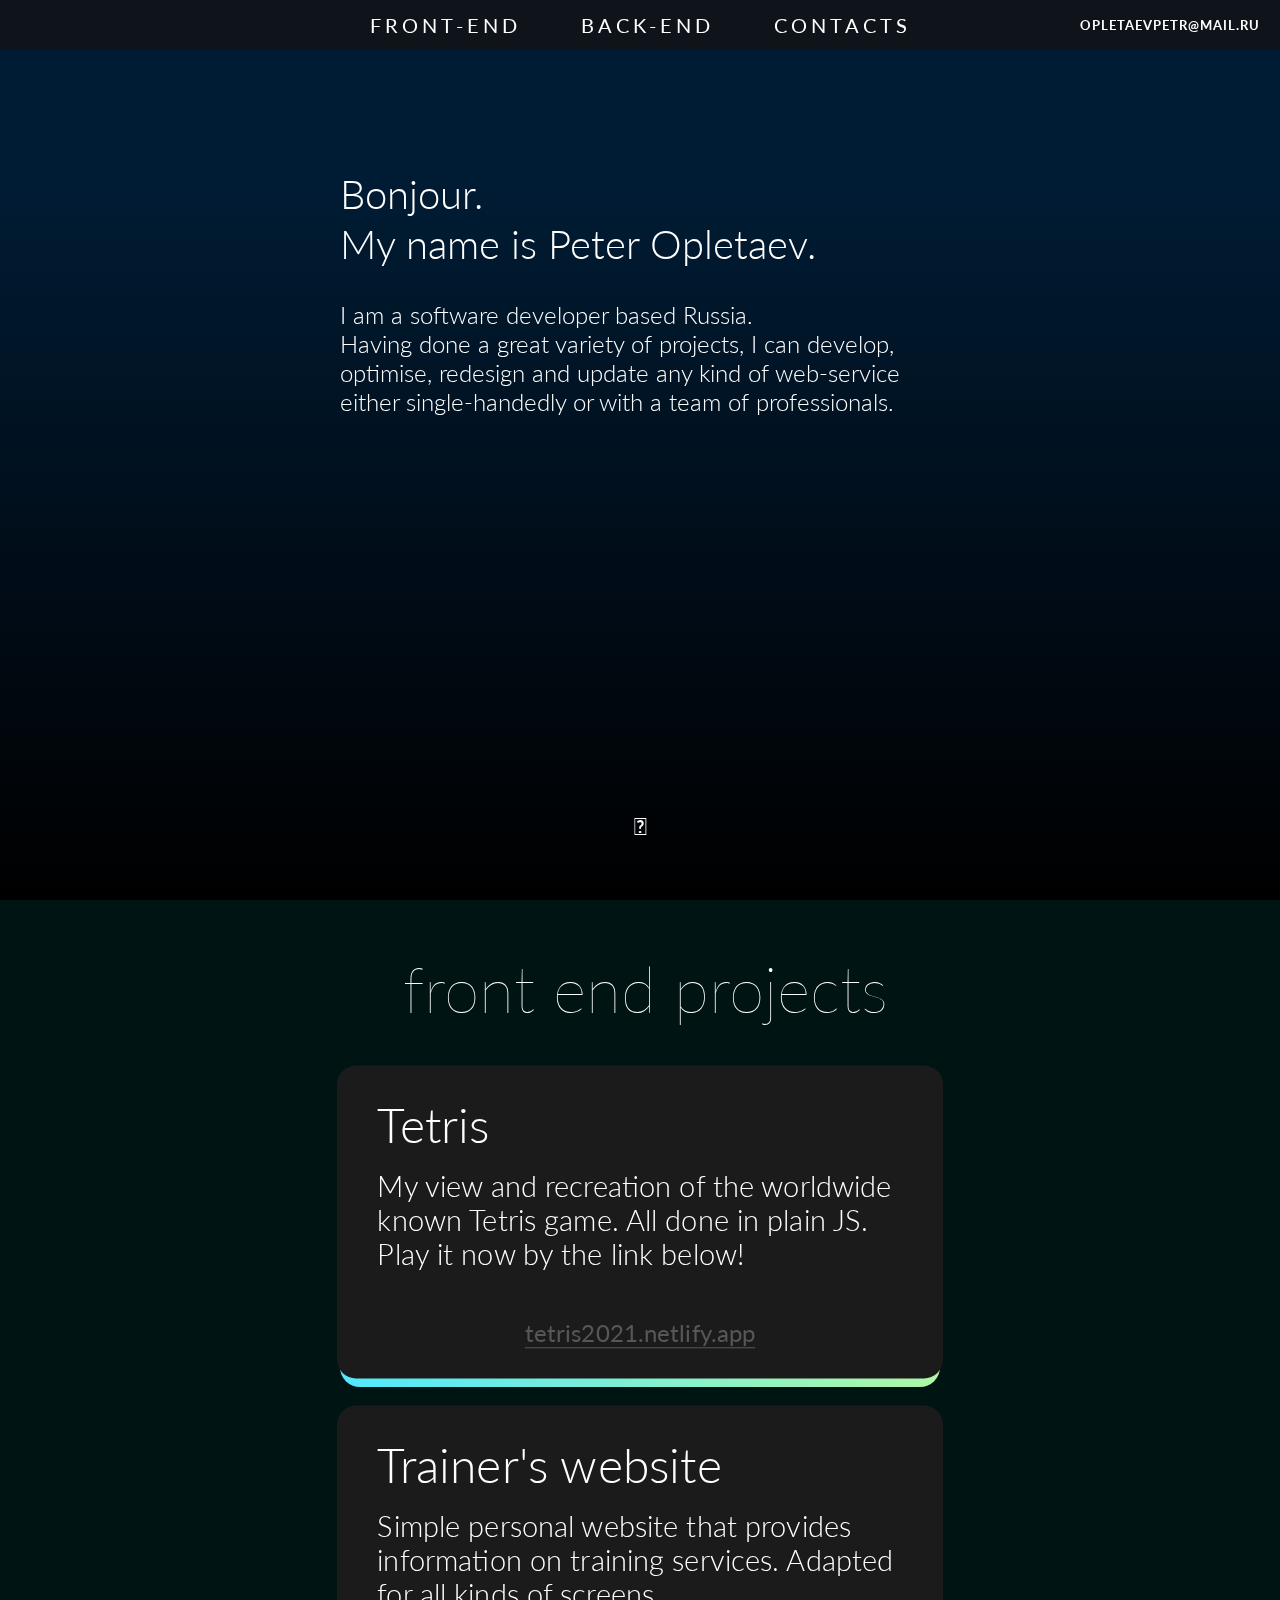
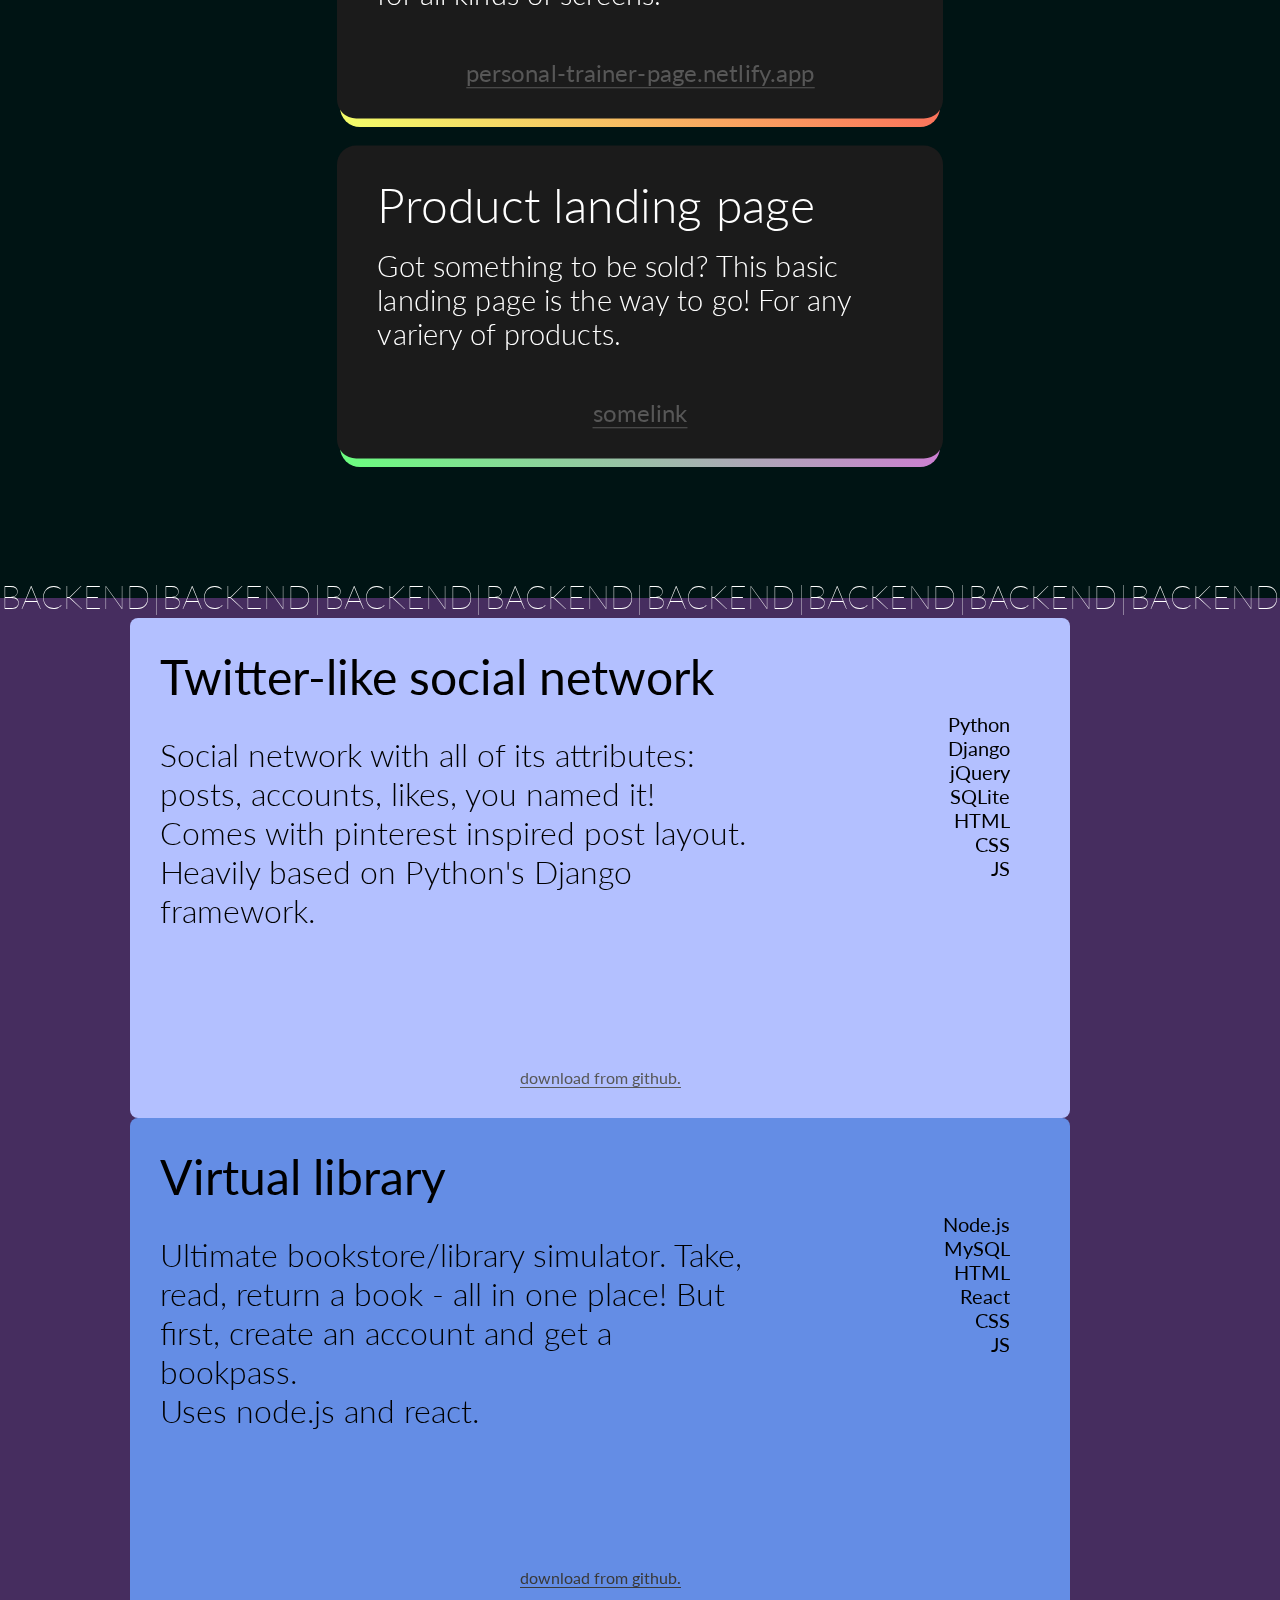
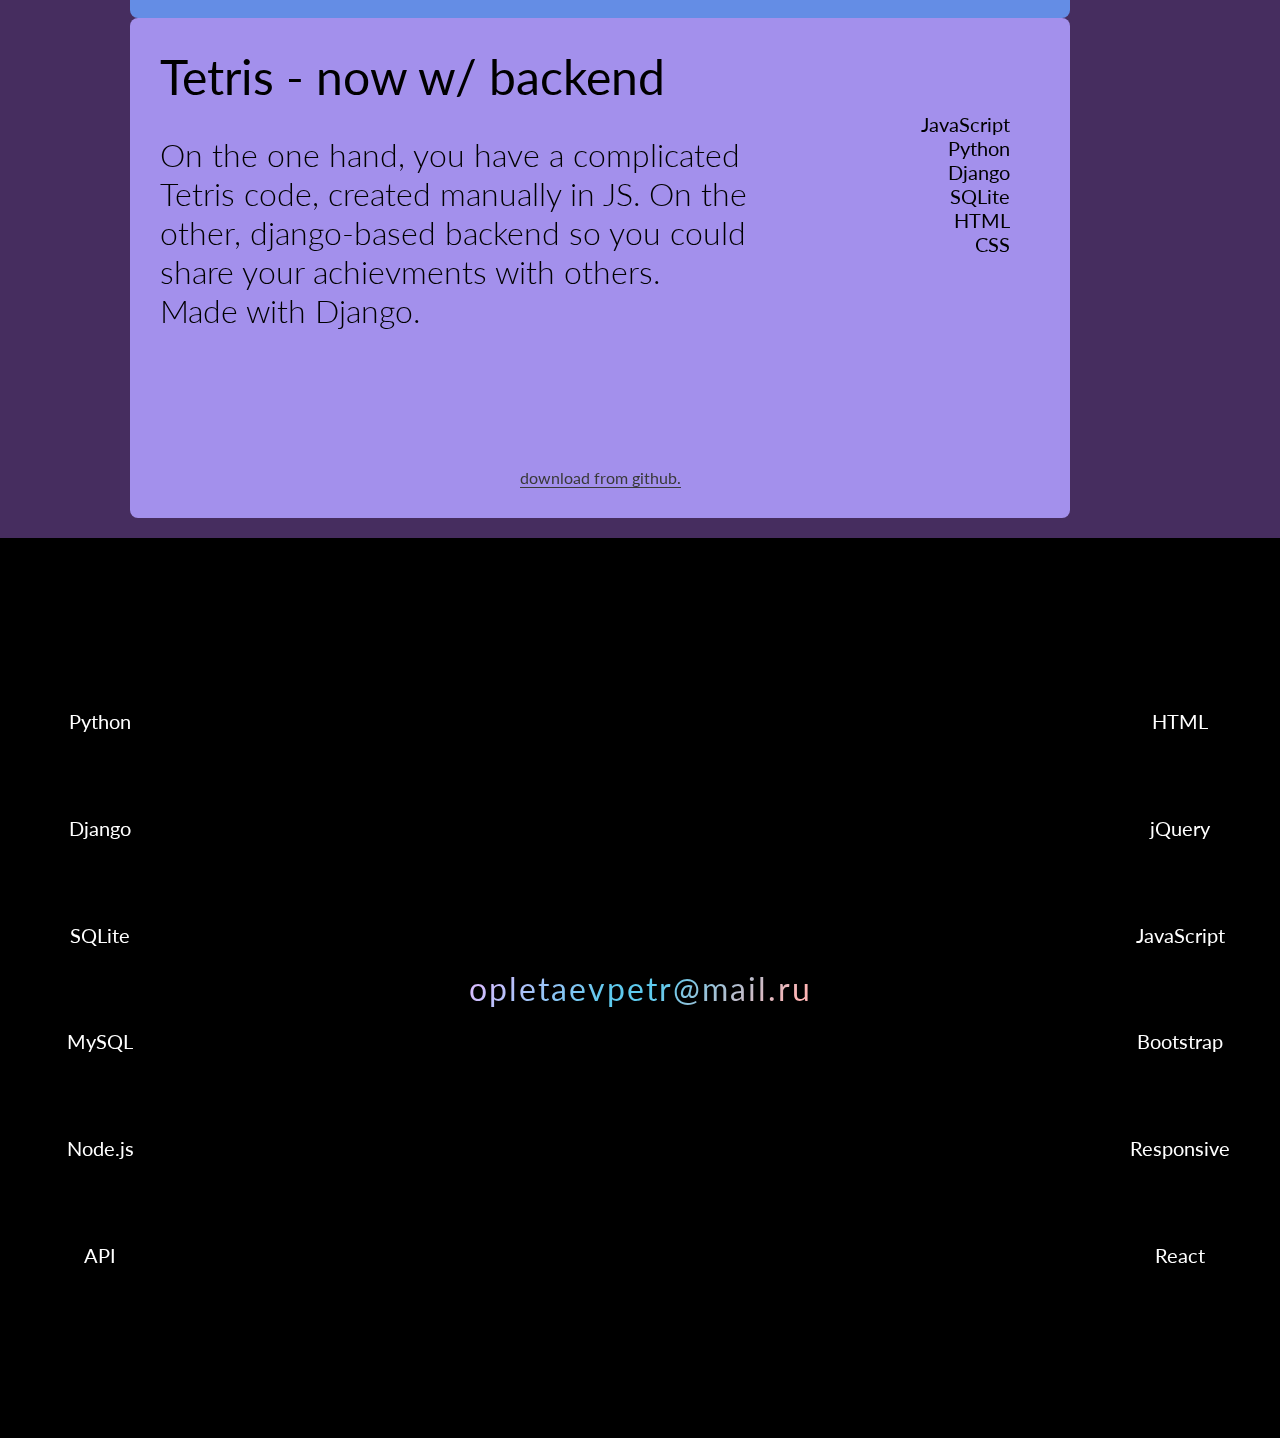
==== index.html @ 31122ae8 "many changes to the mobile version!" ====
<!DOCTYPE html>
<html lang="en" dir="ltr">
  <head>
    <meta charset="utf-8">
    <link rel="stylesheet" href="css/hamburgers.css">
    <link rel="stylesheet" href="css/style.css">
    <link rel="stylesheet" href="css/media.css">
    <link href="https://fonts.googleapis.com/css2?family=Roboto+Condensed:ital,wght@0,300;0,400;0,700;1,300;1,400;1,700&display=swap" rel="stylesheet">
    <link rel="stylesheet" href="https://stackpath.bootstrapcdn.com/font-awesome/4.7.0/css/font-awesome.min.css">
    <link rel="preconnect" href="https://fonts.googleapis.com">
    <link rel="preconnect" href="https://fonts.gstatic.com" crossorigin>
    <link href="https://fonts.googleapis.com/css2?family=Lato:wght@100;300;400&display=swap" rel="stylesheet">
    <title>Portfolio</title>
  </head>
  <body id="top">
    <header id="header">
        <ul class="nav-center">
          <li><a onclick="scrollSmoothTo('front-end')">Front-end</a></li>
          <li><a onclick="scrollSmoothTo('back-end')">Back-end</a></li>
          <li><a onclick="scrollSmoothTo('contacts')">Contacts</a></li>
        </ul>
        <div class="nav-right">
          <a target="_blank" class="header-mail-link" href="mailto:some-mail@mail.ru">opletaevpetr@mail.ru</a>
        </div>
    </header>
    <nav>
      <button style="display: block;" id="nav-button" class="hamburger hamburger--squeeze" type="button">
        <span class="hamburger-box">
          <span class="hamburger-inner"></span>
        </span>
      </button>
      <div class="ul-container hidden">
        <ul>
          <li><a onclick="scrollNavSmoothTo('home'); hamburgerClose()" class="nav-link nav-home">HOME</a></li>
          <li><a onclick="scrollNavSmoothTo('front-end'); hamburgerClose()" class="nav-link nav-home">FRONT-END</a></li>
          <li><a onclick="scrollNavSmoothTo('back-end'); hamburgerClose()" class="nav-link nav-home">BACK-END</a></li>
          <li><a onclick="scrollNavSmoothTo('contacts'); hamburgerClose()" class="nav-link nav-home">CONTACTS</a></li>
        </ul>
      </div>
    </nav>
    <div id="home" class="who">
        <h1 id="description"></h1>
        <h1>My name is Peter Opletaev.</h1>
        <p>I am a software developer based Russia. <br> Having done a great variety of projects, I can develop, optimise, redesign and update any kind of web-service either single-handedly or with a team of professionals.</p>
        <div class="skills">
          <div id="skill-html" class="skill floating">
            <i class="fab fa-html5"></i>
            <!-- <img src="img/html.svg" alt=""> -->
          </div>
          <div id="skill-css" class="skill floating">
            <i class="fab fa-css3-alt"></i>
          </div>
          <div id="skill-js" class="skill floating">
            <i class="fab fa-js-square"></i>
          </div>
          <div id="skill-python" class="skill floating">
            <i class="fab fa-python"></i>
          </div>
          <div id="skill-api" class="skill floating">
            <img src="img/api.svg" alt="">
          </div>
          <div id="skill-sql" class="skill floating">
            <img src="img/sql.svg" alt="">
          </div>
          <div id="skill-react" class="skill floating">
            <i class="fab fa-react"></i>
          </div>
        </div>
        <a onclick="scrollSmoothTo('front-end')"><i class="fas fa-chevron-down"></i></a>
    </div>
    <div id="front-end" class="front-end">
      <div class="projects">
        <h2>front <br> end <br> projects</h2>
        <div id="border-wrap-1" class="border-wrap">
          <div id="project-1" class="project">
            <div class="main">
              <h3>Tetris</h3>
              <p>My view and recreation of the worldwide known Tetris game. All done in plain JS. Play it now by the link below!</p>
            </div>
            <div class="project-link">
              <a target=”_blank” href="https://tetris2021.netlify.app">tetris2021.netlify.app</a>
            </div>
          </div>
        </div>
        <div id="border-wrap-2" class="border-wrap">
          <div id="project-2" class="project">
            <div class="main">
              <h3>Trainer's website</h3>
              <p>Simple personal website that provides information on training services. Adapted for all kinds of screens.</p>
            </div>
            <div class="project-link">
              <a target=”_blank” href="https://personal-trainer-page.netlify.app">personal-trainer-page.netlify.app</a>
            </div>
          </div>
        </div>
        <div id="border-wrap-3"class="border-wrap">
          <div id="project-3" class="project">
            <div class="main">
              <h3>Product landing page</h3>
              <p>Got something to be sold? This basic landing page is the way to go! For any variery of products.</p>
            </div>
            <div class="project-link">
              <a id="back-end" target=”_blank” href="#">somelink</a>
            </div>
          </div>
        </div>
      </div>
      <h3 class="back-end-h3"><span >backend</span><span>|</span> <span>backend</span><span>|</span> <span>backend</span><span>|</span><span>backend</span><span>|</span> <span>backend</span><span>|</span><span>backend</span><span>|</span><span>backend</span><span>|</span><span>backend</span></h3>
    </div>
    <div class="back-end">
        <div class="carousel js-flickity"
          data-flickity-options='{"wrapAround": false,"contain": true, "prevNextButtons": false,"pageDots": false}'>
          <div  id="cell-1" class="carousel-cell">
            <div class="cell-content">
              <div class="cell-left">
                <h3 class="caption">Twitter-like social network</h3>
                <p class="description">Social network with all of its attributes: posts, accounts, likes, you named it! Comes with pinterest inspired post layout. <br>Heavily based on Python's Django framework.</p>
              </div>
              <div class="cell-right">
                <ul class="skills">
                  <li>Python</li>
                  <li>Django</li>
                  <li>jQuery</li>
                  <li>SQLite</li>
                  <li>HTML</li>
                  <li>CSS</li>
                  <li>JS</li>
                </ul>
            </div>
            </div>
            <div class="project-link">
              <a href="#">download from github.</a>
            </div>
          </div>
          <div  id="cell-2" class="carousel-cell">
            <div class="cell-content">
              <div class="cell-left">
                <h3 class="caption">Virtual library</h3>
                <p class="description">Ultimate bookstore/library simulator. Take, read, return a book - all in one place! But first, create an account and get a bookpass. <br> Uses node.js and react.</p>
              </div>
              <div class="cell-right">
                <ul class="skills">
                  <li>Node.js</li>
                  <li>MySQL</li>
                  <li>HTML</li>
                  <li>React</li>
                  <li>CSS</li>
                  <li>JS</li>
                </ul>
            </div>
            </div>
            <div class="project-link">
              <a href="#">download from github.</a>
            </div>
          </div>
          <div  id="cell-3" class="carousel-cell">
            <div class="cell-content">
              <div class="cell-left">
                <h3 class="caption">Tetris - now w/ backend</h3>
                <p class="description">On the one hand, you have a complicated Tetris code, created manually in JS. On the other, django-based backend so you could share your achievments with others. <br>Made with Django.</p>
              </div>
              <div class="cell-right">
                <ul class="skills">
                  <li>JavaScript</li>
                  <li>Python</li>
                  <li>Django</li>
                  <li>SQLite</li>
                  <li>HTML</li>
                  <li>CSS</li>
                </ul>
            </div>
            </div>
            <div class="project-link">
              <a href="#">download from github.</a>
            </div>
          </div>
          <div  id="cell-4" class="carousel-cell"></div>
          <!-- <div  id="cell-5" class="carousel-cell"></div> -->
        </div>
    </div>
    <div class="circle-animation"></div>
    <div id="contacts" class="about">
      <div class="">
        <div class="about-inner">
          <div class="about-left">
            <ul class="">
              <li>Python</li>
              <li>Django</li>
              <li>SQLite</li>
              <li>MySQL</li>
              <li>Node.js</li>
              <li>API</li>
            </ul>
          </div>
          <div class="about-middle">
            <a href="mailto:opletaevpetr@mail.ru" id="mail-link">opletaevpetr@mail.ru</a>
          </div>
          <div class="about-right">
            <ul class="">
              <li>HTML</li>
              <li>jQuery</li>
              <li>JavaScript</li>
              <li>Bootstrap</li>
              <li>Responsive</li>
              <li>React</li>
            </ul>
          </div>
        </div>
      </div>
    </div>
    <footer>
      <a onclick="scrollSmoothTo('top')" class="btn-circle">
        <div id="btn-circle"><i class="fas fa-arrow-up"></i></div>
        <!-- <span class="sign-letter">Petosbratok</span> -->
      </a>
    </footer>
  </body>
  <script></script>
  <script src="https://ajax.googleapis.com/ajax/libs/jquery/2.1.1/jquery.min.js"></script>
  <script src="js/main-script.js"></script>
  <script src="https://unpkg.com/flickity@2/dist/flickity.pkgd.min.js"></script>
  <script src="https://kit.fontawesome.com/97be8968f0.js" crossorigin="anonymous"></script>
  <script src="https://ajax.googleapis.com/ajax/libs/jquery/3.5.1/jquery.min.js"></script>
</html>
---- css/hamburgers.css ----
/*!
 * Hamburgers
 * @description Tasty CSS-animated hamburgers
 * @author Jonathan Suh @jonsuh
 * @site https://jonsuh.com/hamburgers
 * @link https://github.com/jonsuh/hamburgers
 */
.hamburger {
  padding: 15px 15px;
  display: inline-block;
  cursor: pointer;
  transition-property: opacity, filter;
  transition-duration: 0.15s;
  transition-timing-function: linear;
  font: inherit;
  color: inherit;
  text-transform: none;
  background-color: transparent;
  border: 0;
  margin: 0;
  overflow: visible; }
  .hamburger:hover {
    opacity: 1; }
  .hamburger.is-active:hover {
    opacity: 1; }
  .hamburger.is-active .hamburger-inner,
  .hamburger.is-active .hamburger-inner::before,
  .hamburger.is-active .hamburger-inner::after {
    background-color: white; }

.hamburger-box {
  width: 40px;
  height: 24px;
  display: inline-block;
  position: relative; }

.hamburger-inner {
  display: block;
  top: 50%;
  margin-top: -2px; }
  .hamburger-inner, .hamburger-inner::before, .hamburger-inner::after {
    width: 40px;
    height: 4px;
    background-color: white;
    border-radius: 4px;
    position: absolute;
    transition-property: transform;
    transition-duration: 0.15s;
    transition-timing-function: ease; }
  .hamburger-inner::before, .hamburger-inner::after {
    content: "";
    display: block; }
  .hamburger-inner::before {
    top: -10px; }
  .hamburger-inner::after {
    bottom: -10px; }

/*
   * 3DX
   */
.hamburger--3dx .hamburger-box {
  perspective: 80px; }

.hamburger--3dx .hamburger-inner {
  transition: transform 0.15s cubic-bezier(0.645, 0.045, 0.355, 1), background-color 0s 0.1s cubic-bezier(0.645, 0.045, 0.355, 1); }
  .hamburger--3dx .hamburger-inner::before, .hamburger--3dx .hamburger-inner::after {
    transition: transform 0s 0.1s cubic-bezier(0.645, 0.045, 0.355, 1); }

.hamburger--3dx.is-active .hamburger-inner {
  background-color: transparent !important;
  transform: rotateY(180deg); }
  .hamburger--3dx.is-active .hamburger-inner::before {
    transform: translate3d(0, 10px, 0) rotate(45deg); }
  .hamburger--3dx.is-active .hamburger-inner::after {
    transform: translate3d(0, -10px, 0) rotate(-45deg); }

/*
   * 3DX Reverse
   */
.hamburger--3dx-r .hamburger-box {
  perspective: 80px; }

.hamburger--3dx-r .hamburger-inner {
  transition: transform 0.15s cubic-bezier(0.645, 0.045, 0.355, 1), background-color 0s 0.1s cubic-bezier(0.645, 0.045, 0.355, 1); }
  .hamburger--3dx-r .hamburger-inner::before, .hamburger--3dx-r .hamburger-inner::after {
    transition: transform 0s 0.1s cubic-bezier(0.645, 0.045, 0.355, 1); }

.hamburger--3dx-r.is-active .hamburger-inner {
  background-color: transparent !important;
  transform: rotateY(-180deg); }
  .hamburger--3dx-r.is-active .hamburger-inner::before {
    transform: translate3d(0, 10px, 0) rotate(45deg); }
  .hamburger--3dx-r.is-active .hamburger-inner::after {
    transform: translate3d(0, -10px, 0) rotate(-45deg); }

/*
   * 3DY
   */
.hamburger--3dy .hamburger-box {
  perspective: 80px; }

.hamburger--3dy .hamburger-inner {
  transition: transform 0.15s cubic-bezier(0.645, 0.045, 0.355, 1), background-color 0s 0.1s cubic-bezier(0.645, 0.045, 0.355, 1); }
  .hamburger--3dy .hamburger-inner::before, .hamburger--3dy .hamburger-inner::after {
    transition: transform 0s 0.1s cubic-bezier(0.645, 0.045, 0.355, 1); }

.hamburger--3dy.is-active .hamburger-inner {
  background-color: transparent !important;
  transform: rotateX(-180deg); }
  .hamburger--3dy.is-active .hamburger-inner::before {
    transform: translate3d(0, 10px, 0) rotate(45deg); }
  .hamburger--3dy.is-active .hamburger-inner::after {
    transform: translate3d(0, -10px, 0) rotate(-45deg); }

/*
   * 3DY Reverse
   */
.hamburger--3dy-r .hamburger-box {
  perspective: 80px; }

.hamburger--3dy-r .hamburger-inner {
  transition: transform 0.15s cubic-bezier(0.645, 0.045, 0.355, 1), background-color 0s 0.1s cubic-bezier(0.645, 0.045, 0.355, 1); }
  .hamburger--3dy-r .hamburger-inner::before, .hamburger--3dy-r .hamburger-inner::after {
    transition: transform 0s 0.1s cubic-bezier(0.645, 0.045, 0.355, 1); }

.hamburger--3dy-r.is-active .hamburger-inner {
  background-color: transparent !important;
  transform: rotateX(180deg); }
  .hamburger--3dy-r.is-active .hamburger-inner::before {
    transform: translate3d(0, 10px, 0) rotate(45deg); }
  .hamburger--3dy-r.is-active .hamburger-inner::after {
    transform: translate3d(0, -10px, 0) rotate(-45deg); }

/*
   * 3DXY
   */
.hamburger--3dxy .hamburger-box {
  perspective: 80px; }

.hamburger--3dxy .hamburger-inner {
  transition: transform 0.15s cubic-bezier(0.645, 0.045, 0.355, 1), background-color 0s 0.1s cubic-bezier(0.645, 0.045, 0.355, 1); }
  .hamburger--3dxy .hamburger-inner::before, .hamburger--3dxy .hamburger-inner::after {
    transition: transform 0s 0.1s cubic-bezier(0.645, 0.045, 0.355, 1); }

.hamburger--3dxy.is-active .hamburger-inner {
  background-color: transparent !important;
  transform: rotateX(180deg) rotateY(180deg); }
  .hamburger--3dxy.is-active .hamburger-inner::before {
    transform: translate3d(0, 10px, 0) rotate(45deg); }
  .hamburger--3dxy.is-active .hamburger-inner::after {
    transform: translate3d(0, -10px, 0) rotate(-45deg); }

/*
   * 3DXY Reverse
   */
.hamburger--3dxy-r .hamburger-box {
  perspective: 80px; }

.hamburger--3dxy-r .hamburger-inner {
  transition: transform 0.15s cubic-bezier(0.645, 0.045, 0.355, 1), background-color 0s 0.1s cubic-bezier(0.645, 0.045, 0.355, 1); }
  .hamburger--3dxy-r .hamburger-inner::before, .hamburger--3dxy-r .hamburger-inner::after {
    transition: transform 0s 0.1s cubic-bezier(0.645, 0.045, 0.355, 1); }

.hamburger--3dxy-r.is-active .hamburger-inner {
  background-color: transparent !important;
  transform: rotateX(180deg) rotateY(180deg) rotateZ(-180deg); }
  .hamburger--3dxy-r.is-active .hamburger-inner::before {
    transform: translate3d(0, 10px, 0) rotate(45deg); }
  .hamburger--3dxy-r.is-active .hamburger-inner::after {
    transform: translate3d(0, -10px, 0) rotate(-45deg); }

/*
   * Arrow
   */
.hamburger--arrow.is-active .hamburger-inner::before {
  transform: translate3d(-8px, 0, 0) rotate(-45deg) scale(0.7, 1); }

.hamburger--arrow.is-active .hamburger-inner::after {
  transform: translate3d(-8px, 0, 0) rotate(45deg) scale(0.7, 1); }

/*
   * Arrow Right
   */
.hamburger--arrow-r.is-active .hamburger-inner::before {
  transform: translate3d(8px, 0, 0) rotate(45deg) scale(0.7, 1); }

.hamburger--arrow-r.is-active .hamburger-inner::after {
  transform: translate3d(8px, 0, 0) rotate(-45deg) scale(0.7, 1); }

/*
   * Arrow Alt
   */
.hamburger--arrowalt .hamburger-inner::before {
  transition: top 0.1s 0.1s ease, transform 0.1s cubic-bezier(0.165, 0.84, 0.44, 1); }

.hamburger--arrowalt .hamburger-inner::after {
  transition: bottom 0.1s 0.1s ease, transform 0.1s cubic-bezier(0.165, 0.84, 0.44, 1); }

.hamburger--arrowalt.is-active .hamburger-inner::before {
  top: 0;
  transform: translate3d(-8px, -10px, 0) rotate(-45deg) scale(0.7, 1);
  transition: top 0.1s ease, transform 0.1s 0.1s cubic-bezier(0.895, 0.03, 0.685, 0.22); }

.hamburger--arrowalt.is-active .hamburger-inner::after {
  bottom: 0;
  transform: translate3d(-8px, 10px, 0) rotate(45deg) scale(0.7, 1);
  transition: bottom 0.1s ease, transform 0.1s 0.1s cubic-bezier(0.895, 0.03, 0.685, 0.22); }

/*
   * Arrow Alt Right
   */
.hamburger--arrowalt-r .hamburger-inner::before {
  transition: top 0.1s 0.1s ease, transform 0.1s cubic-bezier(0.165, 0.84, 0.44, 1); }

.hamburger--arrowalt-r .hamburger-inner::after {
  transition: bottom 0.1s 0.1s ease, transform 0.1s cubic-bezier(0.165, 0.84, 0.44, 1); }

.hamburger--arrowalt-r.is-active .hamburger-inner::before {
  top: 0;
  transform: translate3d(8px, -10px, 0) rotate(45deg) scale(0.7, 1);
  transition: top 0.1s ease, transform 0.1s 0.1s cubic-bezier(0.895, 0.03, 0.685, 0.22); }

.hamburger--arrowalt-r.is-active .hamburger-inner::after {
  bottom: 0;
  transform: translate3d(8px, 10px, 0) rotate(-45deg) scale(0.7, 1);
  transition: bottom 0.1s ease, transform 0.1s 0.1s cubic-bezier(0.895, 0.03, 0.685, 0.22); }

/*
   * Arrow Turn
   */
.hamburger--arrowturn.is-active .hamburger-inner {
  transform: rotate(-180deg); }
  .hamburger--arrowturn.is-active .hamburger-inner::before {
    transform: translate3d(8px, 0, 0) rotate(45deg) scale(0.7, 1); }
  .hamburger--arrowturn.is-active .hamburger-inner::after {
    transform: translate3d(8px, 0, 0) rotate(-45deg) scale(0.7, 1); }

/*
   * Arrow Turn Right
   */
.hamburger--arrowturn-r.is-active .hamburger-inner {
  transform: rotate(-180deg); }
  .hamburger--arrowturn-r.is-active .hamburger-inner::before {
    transform: translate3d(-8px, 0, 0) rotate(-45deg) scale(0.7, 1); }
  .hamburger--arrowturn-r.is-active .hamburger-inner::after {
    transform: translate3d(-8px, 0, 0) rotate(45deg) scale(0.7, 1); }

/*
   * Boring
   */
.hamburger--boring .hamburger-inner, .hamburger--boring .hamburger-inner::before, .hamburger--boring .hamburger-inner::after {
  transition-property: none; }

.hamburger--boring.is-active .hamburger-inner {
  transform: rotate(45deg); }
  .hamburger--boring.is-active .hamburger-inner::before {
    top: 0;
    opacity: 0; }
  .hamburger--boring.is-active .hamburger-inner::after {
    bottom: 0;
    transform: rotate(-90deg); }

/*
   * Collapse
   */
.hamburger--collapse .hamburger-inner {
  top: auto;
  bottom: 0;
  transition-duration: 0.13s;
  transition-delay: 0.13s;
  transition-timing-function: cubic-bezier(0.55, 0.055, 0.675, 0.19); }
  .hamburger--collapse .hamburger-inner::after {
    top: -20px;
    transition: top 0.2s 0.2s cubic-bezier(0.33333, 0.66667, 0.66667, 1), opacity 0.1s linear; }
  .hamburger--collapse .hamburger-inner::before {
    transition: top 0.12s 0.2s cubic-bezier(0.33333, 0.66667, 0.66667, 1), transform 0.13s cubic-bezier(0.55, 0.055, 0.675, 0.19); }

.hamburger--collapse.is-active .hamburger-inner {
  transform: translate3d(0, -10px, 0) rotate(-45deg);
  transition-delay: 0.22s;
  transition-timing-function: cubic-bezier(0.215, 0.61, 0.355, 1); }
  .hamburger--collapse.is-active .hamburger-inner::after {
    top: 0;
    opacity: 0;
    transition: top 0.2s cubic-bezier(0.33333, 0, 0.66667, 0.33333), opacity 0.1s 0.22s linear; }
  .hamburger--collapse.is-active .hamburger-inner::before {
    top: 0;
    transform: rotate(-90deg);
    transition: top 0.1s 0.16s cubic-bezier(0.33333, 0, 0.66667, 0.33333), transform 0.13s 0.25s cubic-bezier(0.215, 0.61, 0.355, 1); }

/*
   * Collapse Reverse
   */
.hamburger--collapse-r .hamburger-inner {
  top: auto;
  bottom: 0;
  transition-duration: 0.13s;
  transition-delay: 0.13s;
  transition-timing-function: cubic-bezier(0.55, 0.055, 0.675, 0.19); }
  .hamburger--collapse-r .hamburger-inner::after {
    top: -20px;
    transition: top 0.2s 0.2s cubic-bezier(0.33333, 0.66667, 0.66667, 1), opacity 0.1s linear; }
  .hamburger--collapse-r .hamburger-inner::before {
    transition: top 0.12s 0.2s cubic-bezier(0.33333, 0.66667, 0.66667, 1), transform 0.13s cubic-bezier(0.55, 0.055, 0.675, 0.19); }

.hamburger--collapse-r.is-active .hamburger-inner {
  transform: translate3d(0, -10px, 0) rotate(45deg);
  transition-delay: 0.22s;
  transition-timing-function: cubic-bezier(0.215, 0.61, 0.355, 1); }
  .hamburger--collapse-r.is-active .hamburger-inner::after {
    top: 0;
    opacity: 0;
    transition: top 0.2s cubic-bezier(0.33333, 0, 0.66667, 0.33333), opacity 0.1s 0.22s linear; }
  .hamburger--collapse-r.is-active .hamburger-inner::before {
    top: 0;
    transform: rotate(90deg);
    transition: top 0.1s 0.16s cubic-bezier(0.33333, 0, 0.66667, 0.33333), transform 0.13s 0.25s cubic-bezier(0.215, 0.61, 0.355, 1); }

/*
   * Elastic
   */
.hamburger--elastic .hamburger-inner {
  top: 2px;
  transition-duration: 0.275s;
  transition-timing-function: cubic-bezier(0.68, -0.55, 0.265, 1.55); }
  .hamburger--elastic .hamburger-inner::before {
    top: 10px;
    transition: opacity 0.125s 0.275s ease; }
  .hamburger--elastic .hamburger-inner::after {
    top: 20px;
    transition: transform 0.275s cubic-bezier(0.68, -0.55, 0.265, 1.55); }

.hamburger--elastic.is-active .hamburger-inner {
  transform: translate3d(0, 10px, 0) rotate(135deg);
  transition-delay: 0.075s; }
  .hamburger--elastic.is-active .hamburger-inner::before {
    transition-delay: 0s;
    opacity: 0; }
  .hamburger--elastic.is-active .hamburger-inner::after {
    transform: translate3d(0, -20px, 0) rotate(-270deg);
    transition-delay: 0.075s; }

/*
   * Elastic Reverse
   */
.hamburger--elastic-r .hamburger-inner {
  top: 2px;
  transition-duration: 0.275s;
  transition-timing-function: cubic-bezier(0.68, -0.55, 0.265, 1.55); }
  .hamburger--elastic-r .hamburger-inner::before {
    top: 10px;
    transition: opacity 0.125s 0.275s ease; }
  .hamburger--elastic-r .hamburger-inner::after {
    top: 20px;
    transition: transform 0.275s cubic-bezier(0.68, -0.55, 0.265, 1.55); }

.hamburger--elastic-r.is-active .hamburger-inner {
  transform: translate3d(0, 10px, 0) rotate(-135deg);
  transition-delay: 0.075s; }
  .hamburger--elastic-r.is-active .hamburger-inner::before {
    transition-delay: 0s;
    opacity: 0; }
  .hamburger--elastic-r.is-active .hamburger-inner::after {
    transform: translate3d(0, -20px, 0) rotate(270deg);
    transition-delay: 0.075s; }

/*
   * Emphatic
   */
.hamburger--emphatic {
  overflow: hidden; }
  .hamburger--emphatic .hamburger-inner {
    transition: background-color 0.125s 0.175s ease-in; }
    .hamburger--emphatic .hamburger-inner::before {
      left: 0;
      transition: transform 0.125s cubic-bezier(0.6, 0.04, 0.98, 0.335), top 0.05s 0.125s linear, left 0.125s 0.175s ease-in; }
    .hamburger--emphatic .hamburger-inner::after {
      top: 10px;
      right: 0;
      transition: transform 0.125s cubic-bezier(0.6, 0.04, 0.98, 0.335), top 0.05s 0.125s linear, right 0.125s 0.175s ease-in; }
  .hamburger--emphatic.is-active .hamburger-inner {
    transition-delay: 0s;
    transition-timing-function: ease-out;
    background-color: transparent !important; }
    .hamburger--emphatic.is-active .hamburger-inner::before {
      left: -80px;
      top: -80px;
      transform: translate3d(80px, 80px, 0) rotate(45deg);
      transition: left 0.125s ease-out, top 0.05s 0.125s linear, transform 0.125s 0.175s cubic-bezier(0.075, 0.82, 0.165, 1); }
    .hamburger--emphatic.is-active .hamburger-inner::after {
      right: -80px;
      top: -80px;
      transform: translate3d(-80px, 80px, 0) rotate(-45deg);
      transition: right 0.125s ease-out, top 0.05s 0.125s linear, transform 0.125s 0.175s cubic-bezier(0.075, 0.82, 0.165, 1); }

/*
   * Emphatic Reverse
   */
.hamburger--emphatic-r {
  overflow: hidden; }
  .hamburger--emphatic-r .hamburger-inner {
    transition: background-color 0.125s 0.175s ease-in; }
    .hamburger--emphatic-r .hamburger-inner::before {
      left: 0;
      transition: transform 0.125s cubic-bezier(0.6, 0.04, 0.98, 0.335), top 0.05s 0.125s linear, left 0.125s 0.175s ease-in; }
    .hamburger--emphatic-r .hamburger-inner::after {
      top: 10px;
      right: 0;
      transition: transform 0.125s cubic-bezier(0.6, 0.04, 0.98, 0.335), top 0.05s 0.125s linear, right 0.125s 0.175s ease-in; }
  .hamburger--emphatic-r.is-active .hamburger-inner {
    transition-delay: 0s;
    transition-timing-function: ease-out;
    background-color: transparent !important; }
    .hamburger--emphatic-r.is-active .hamburger-inner::before {
      left: -80px;
      top: 80px;
      transform: translate3d(80px, -80px, 0) rotate(-45deg);
      transition: left 0.125s ease-out, top 0.05s 0.125s linear, transform 0.125s 0.175s cubic-bezier(0.075, 0.82, 0.165, 1); }
    .hamburger--emphatic-r.is-active .hamburger-inner::after {
      right: -80px;
      top: 80px;
      transform: translate3d(-80px, -80px, 0) rotate(45deg);
      transition: right 0.125s ease-out, top 0.05s 0.125s linear, transform 0.125s 0.175s cubic-bezier(0.075, 0.82, 0.165, 1); }

/*
   * Minus
   */
.hamburger--minus .hamburger-inner::before, .hamburger--minus .hamburger-inner::after {
  transition: bottom 0.08s 0s ease-out, top 0.08s 0s ease-out, opacity 0s linear; }

.hamburger--minus.is-active .hamburger-inner::before, .hamburger--minus.is-active .hamburger-inner::after {
  opacity: 0;
  transition: bottom 0.08s ease-out, top 0.08s ease-out, opacity 0s 0.08s linear; }

.hamburger--minus.is-active .hamburger-inner::before {
  top: 0; }

.hamburger--minus.is-active .hamburger-inner::after {
  bottom: 0; }

/*
   * Slider
   */
.hamburger--slider .hamburger-inner {
  top: 2px; }
  .hamburger--slider .hamburger-inner::before {
    top: 10px;
    transition-property: transform, opacity;
    transition-timing-function: ease;
    transition-duration: 0.15s; }
  .hamburger--slider .hamburger-inner::after {
    top: 20px; }

.hamburger--slider.is-active .hamburger-inner {
  transform: translate3d(0, 10px, 0) rotate(45deg); }
  .hamburger--slider.is-active .hamburger-inner::before {
    transform: rotate(-45deg) translate3d(-5.71429px, -6px, 0);
    opacity: 0; }
  .hamburger--slider.is-active .hamburger-inner::after {
    transform: translate3d(0, -20px, 0) rotate(-90deg); }

/*
   * Slider Reverse
   */
.hamburger--slider-r .hamburger-inner {
  top: 2px; }
  .hamburger--slider-r .hamburger-inner::before {
    top: 10px;
    transition-property: transform, opacity;
    transition-timing-function: ease;
    transition-duration: 0.15s; }
  .hamburger--slider-r .hamburger-inner::after {
    top: 20px; }

.hamburger--slider-r.is-active .hamburger-inner {
  transform: translate3d(0, 10px, 0) rotate(-45deg); }
  .hamburger--slider-r.is-active .hamburger-inner::before {
    transform: rotate(45deg) translate3d(5.71429px, -6px, 0);
    opacity: 0; }
  .hamburger--slider-r.is-active .hamburger-inner::after {
    transform: translate3d(0, -20px, 0) rotate(90deg); }

/*
   * Spin
   */
.hamburger--spin .hamburger-inner {
  transition-duration: 0.22s;
  transition-timing-function: cubic-bezier(0.55, 0.055, 0.675, 0.19); }
  .hamburger--spin .hamburger-inner::before {
    transition: top 0.1s 0.25s ease-in, opacity 0.1s ease-in; }
  .hamburger--spin .hamburger-inner::after {
    transition: bottom 0.1s 0.25s ease-in, transform 0.22s cubic-bezier(0.55, 0.055, 0.675, 0.19); }

.hamburger--spin.is-active .hamburger-inner {
  transform: rotate(225deg);
  transition-delay: 0.12s;
  transition-timing-function: cubic-bezier(0.215, 0.61, 0.355, 1); }
  .hamburger--spin.is-active .hamburger-inner::before {
    top: 0;
    opacity: 0;
    transition: top 0.1s ease-out, opacity 0.1s 0.12s ease-out; }
  .hamburger--spin.is-active .hamburger-inner::after {
    bottom: 0;
    transform: rotate(-90deg);
    transition: bottom 0.1s ease-out, transform 0.22s 0.12s cubic-bezier(0.215, 0.61, 0.355, 1); }

/*
   * Spin Reverse
   */
.hamburger--spin-r .hamburger-inner {
  transition-duration: 0.22s;
  transition-timing-function: cubic-bezier(0.55, 0.055, 0.675, 0.19); }
  .hamburger--spin-r .hamburger-inner::before {
    transition: top 0.1s 0.25s ease-in, opacity 0.1s ease-in; }
  .hamburger--spin-r .hamburger-inner::after {
    transition: bottom 0.1s 0.25s ease-in, transform 0.22s cubic-bezier(0.55, 0.055, 0.675, 0.19); }

.hamburger--spin-r.is-active .hamburger-inner {
  transform: rotate(-225deg);
  transition-delay: 0.12s;
  transition-timing-function: cubic-bezier(0.215, 0.61, 0.355, 1); }
  .hamburger--spin-r.is-active .hamburger-inner::before {
    top: 0;
    opacity: 0;
    transition: top 0.1s ease-out, opacity 0.1s 0.12s ease-out; }
  .hamburger--spin-r.is-active .hamburger-inner::after {
    bottom: 0;
    transform: rotate(90deg);
    transition: bottom 0.1s ease-out, transform 0.22s 0.12s cubic-bezier(0.215, 0.61, 0.355, 1); }

/*
   * Spring
   */
.hamburger--spring .hamburger-inner {
  top: 2px;
  transition: background-color 0s 0.13s linear; }
  .hamburger--spring .hamburger-inner::before {
    top: 10px;
    transition: top 0.1s 0.2s cubic-bezier(0.33333, 0.66667, 0.66667, 1), transform 0.13s cubic-bezier(0.55, 0.055, 0.675, 0.19); }
  .hamburger--spring .hamburger-inner::after {
    top: 20px;
    transition: top 0.2s 0.2s cubic-bezier(0.33333, 0.66667, 0.66667, 1), transform 0.13s cubic-bezier(0.55, 0.055, 0.675, 0.19); }

.hamburger--spring.is-active .hamburger-inner {
  transition-delay: 0.22s;
  background-color: transparent !important; }
  .hamburger--spring.is-active .hamburger-inner::before {
    top: 0;
    transition: top 0.1s 0.15s cubic-bezier(0.33333, 0, 0.66667, 0.33333), transform 0.13s 0.22s cubic-bezier(0.215, 0.61, 0.355, 1);
    transform: translate3d(0, 10px, 0) rotate(45deg); }
  .hamburger--spring.is-active .hamburger-inner::after {
    top: 0;
    transition: top 0.2s cubic-bezier(0.33333, 0, 0.66667, 0.33333), transform 0.13s 0.22s cubic-bezier(0.215, 0.61, 0.355, 1);
    transform: translate3d(0, 10px, 0) rotate(-45deg); }

/*
   * Spring Reverse
   */
.hamburger--spring-r .hamburger-inner {
  top: auto;
  bottom: 0;
  transition-duration: 0.13s;
  transition-delay: 0s;
  transition-timing-function: cubic-bezier(0.55, 0.055, 0.675, 0.19); }
  .hamburger--spring-r .hamburger-inner::after {
    top: -20px;
    transition: top 0.2s 0.2s cubic-bezier(0.33333, 0.66667, 0.66667, 1), opacity 0s linear; }
  .hamburger--spring-r .hamburger-inner::before {
    transition: top 0.1s 0.2s cubic-bezier(0.33333, 0.66667, 0.66667, 1), transform 0.13s cubic-bezier(0.55, 0.055, 0.675, 0.19); }

.hamburger--spring-r.is-active .hamburger-inner {
  transform: translate3d(0, -10px, 0) rotate(-45deg);
  transition-delay: 0.22s;
  transition-timing-function: cubic-bezier(0.215, 0.61, 0.355, 1); }
  .hamburger--spring-r.is-active .hamburger-inner::after {
    top: 0;
    opacity: 0;
    transition: top 0.2s cubic-bezier(0.33333, 0, 0.66667, 0.33333), opacity 0s 0.22s linear; }
  .hamburger--spring-r.is-active .hamburger-inner::before {
    top: 0;
    transform: rotate(90deg);
    transition: top 0.1s 0.15s cubic-bezier(0.33333, 0, 0.66667, 0.33333), transform 0.13s 0.22s cubic-bezier(0.215, 0.61, 0.355, 1); }

/*
   * Stand
   */
.hamburger--stand .hamburger-inner {
  transition: transform 0.075s 0.15s cubic-bezier(0.55, 0.055, 0.675, 0.19), background-color 0s 0.075s linear; }
  .hamburger--stand .hamburger-inner::before {
    transition: top 0.075s 0.075s ease-in, transform 0.075s 0s cubic-bezier(0.55, 0.055, 0.675, 0.19); }
  .hamburger--stand .hamburger-inner::after {
    transition: bottom 0.075s 0.075s ease-in, transform 0.075s 0s cubic-bezier(0.55, 0.055, 0.675, 0.19); }

.hamburger--stand.is-active .hamburger-inner {
  transform: rotate(90deg);
  background-color: transparent !important;
  transition: transform 0.075s 0s cubic-bezier(0.215, 0.61, 0.355, 1), background-color 0s 0.15s linear; }
  .hamburger--stand.is-active .hamburger-inner::before {
    top: 0;
    transform: rotate(-45deg);
    transition: top 0.075s 0.1s ease-out, transform 0.075s 0.15s cubic-bezier(0.215, 0.61, 0.355, 1); }
  .hamburger--stand.is-active .hamburger-inner::after {
    bottom: 0;
    transform: rotate(45deg);
    transition: bottom 0.075s 0.1s ease-out, transform 0.075s 0.15s cubic-bezier(0.215, 0.61, 0.355, 1); }

/*
   * Stand Reverse
   */
.hamburger--stand-r .hamburger-inner {
  transition: transform 0.075s 0.15s cubic-bezier(0.55, 0.055, 0.675, 0.19), background-color 0s 0.075s linear; }
  .hamburger--stand-r .hamburger-inner::before {
    transition: top 0.075s 0.075s ease-in, transform 0.075s 0s cubic-bezier(0.55, 0.055, 0.675, 0.19); }
  .hamburger--stand-r .hamburger-inner::after {
    transition: bottom 0.075s 0.075s ease-in, transform 0.075s 0s cubic-bezier(0.55, 0.055, 0.675, 0.19); }

.hamburger--stand-r.is-active .hamburger-inner {
  transform: rotate(-90deg);
  background-color: transparent !important;
  transition: transform 0.075s 0s cubic-bezier(0.215, 0.61, 0.355, 1), background-color 0s 0.15s linear; }
  .hamburger--stand-r.is-active .hamburger-inner::before {
    top: 0;
    transform: rotate(-45deg);
    transition: top 0.075s 0.1s ease-out, transform 0.075s 0.15s cubic-bezier(0.215, 0.61, 0.355, 1); }
  .hamburger--stand-r.is-active .hamburger-inner::after {
    bottom: 0;
    transform: rotate(45deg);
    transition: bottom 0.075s 0.1s ease-out, transform 0.075s 0.15s cubic-bezier(0.215, 0.61, 0.355, 1); }

/*
   * Squeeze
   */
.hamburger--squeeze .hamburger-inner {
  transition-duration: 0.075s;
  transition-timing-function: cubic-bezier(0.55, 0.055, 0.675, 0.19); }
  .hamburger--squeeze .hamburger-inner::before {
    transition: top 0.075s 0.12s ease, opacity 0.075s ease; }
  .hamburger--squeeze .hamburger-inner::after {
    transition: bottom 0.075s 0.12s ease, transform 0.075s cubic-bezier(0.55, 0.055, 0.675, 0.19); }

.hamburger--squeeze.is-active .hamburger-inner {
  transform: rotate(45deg);
  transition-delay: 0.12s;
  transition-timing-function: cubic-bezier(0.215, 0.61, 0.355, 1); }
  .hamburger--squeeze.is-active .hamburger-inner::before {
    top: 0;
    opacity: 0;
    transition: top 0.075s ease, opacity 0.075s 0.12s ease; }
  .hamburger--squeeze.is-active .hamburger-inner::after {
    bottom: 0;
    transform: rotate(-90deg);
    transition: bottom 0.075s ease, transform 0.075s 0.12s cubic-bezier(0.215, 0.61, 0.355, 1); }

/*
   * Vortex
   */
.hamburger--vortex .hamburger-inner {
  transition-duration: 0.2s;
  transition-timing-function: cubic-bezier(0.19, 1, 0.22, 1); }
  .hamburger--vortex .hamburger-inner::before, .hamburger--vortex .hamburger-inner::after {
    transition-duration: 0s;
    transition-delay: 0.1s;
    transition-timing-function: linear; }
  .hamburger--vortex .hamburger-inner::before {
    transition-property: top, opacity; }
  .hamburger--vortex .hamburger-inner::after {
    transition-property: bottom, transform; }

.hamburger--vortex.is-active .hamburger-inner {
  transform: rotate(765deg);
  transition-timing-function: cubic-bezier(0.19, 1, 0.22, 1); }
  .hamburger--vortex.is-active .hamburger-inner::before, .hamburger--vortex.is-active .hamburger-inner::after {
    transition-delay: 0s; }
  .hamburger--vortex.is-active .hamburger-inner::before {
    top: 0;
    opacity: 0; }
  .hamburger--vortex.is-active .hamburger-inner::after {
    bottom: 0;
    transform: rotate(90deg); }

/*
   * Vortex Reverse
   */
.hamburger--vortex-r .hamburger-inner {
  transition-duration: 0.2s;
  transition-timing-function: cubic-bezier(0.19, 1, 0.22, 1); }
  .hamburger--vortex-r .hamburger-inner::before, .hamburger--vortex-r .hamburger-inner::after {
    transition-duration: 0s;
    transition-delay: 0.1s;
    transition-timing-function: linear; }
  .hamburger--vortex-r .hamburger-inner::before {
    transition-property: top, opacity; }
  .hamburger--vortex-r .hamburger-inner::after {
    transition-property: bottom, transform; }

.hamburger--vortex-r.is-active .hamburger-inner {
  transform: rotate(-765deg);
  transition-timing-function: cubic-bezier(0.19, 1, 0.22, 1); }
  .hamburger--vortex-r.is-active .hamburger-inner::before, .hamburger--vortex-r.is-active .hamburger-inner::after {
    transition-delay: 0s; }
  .hamburger--vortex-r.is-active .hamburger-inner::before {
    top: 0;
    opacity: 0; }
  .hamburger--vortex-r.is-active .hamburger-inner::after {
    bottom: 0;
    transform: rotate(-90deg); }
---- css/style.css ----
* {
  padding: 0;
  margin: 0;
  font-family: 'Lato', sans-serif;
  text-decoration: none;
}
body {
  overflow-x: hidden;
}
nav{
  display: none;
}
html{
  -ms-overflow-style: none;
  scrollbar-width: none;
  background: black;
  color: white;
  font-family: monospace;
}
html::-webkit-scrollbar {
  display: none;
}
.fa-arrow-up{
  font-size: 22px;
  color: #358DFF;
}
.btn-circle{
  z-index: 228;
  display: flex;
  justify-content: center;
  align-items: center;
  position: fixed;
  margin-top: 20px;
  margin-left: 70px;
  bottom: 50px;
  opacity: 0;
  right: -60px;
  position: fixed;
  width: 40px;
  height: 40px;
  border: 5px solid white;
  border-radius: 50%;
  box-shadow: 0px 0px 25px 3px rgba(65,154,255,1);
  transition: border-color 0.2s, right 0.2s, opacity 0.2s, box-shadow .8s ease-out;
  transition-delay: 0.4s;
}
.btn-circle:hover{
  transition-delay: 0s;
  transition-duration: 0.1s;
  box-shadow: 0px 0px 15px 2px rgba(65,154,255,1);
}
.btn-circle-appear {
  transition-delay: 0s;
  border-color: #358DFF;
  opacity: 1;
  right: 30px;
  box-shadow: 0px 0px 0px 0px rgba(65,154,255,1);
}
.sign-letter{
  font-size: 30px;
  /* font-family: monospace; */
  width: 0px;
  letter-spacing: 0px;
  transition-duration: 0.5s;
}
.sign-letter-disappear{
  opacity: 0;
  letter-spacing: -16px;
  transition-delay: 0.2s;
}
header{
  height: 50px;
  z-index: 9;
  backdrop-filter: blur(5px) saturate(180%);
  background: #121212d9;
  position: fixed;
  top: 0;
  left: 0;
  right: 0;
  margin: 0 auto;
  display: grid;
  grid-template-columns: 1fr 3fr 1fr;
  grid-column-gap: 0px;
  grid-row-gap: 0px;
  transition-duration: 0.3s;
}
.shorter{
  height: 35px;
}
.header-mail-link{
  font-weight: 700;
  letter-spacing: 1px;
  /* text-align: right; */
  color: white;
  font-size: 0.8em;
  /* position: fixed; */
  text-transform: uppercase;
}
.who{
  padding: 100px;
  padding-top: 170px;
  box-sizing: border-box;
  min-height: 100vh;
  align-items: center;
  background: linear-gradient(180deg, rgba(0,28,52,1) 20%, rgba(0,0,0,1) 100%);
  background-repeat: no-repeat;
  background-attachment: fixed;
  background-position: center;
  background-size: cover;
  display: flex;
  flex-direction: column;
  justify-content: flex-start;
  align-items: center;
}
.who .skills{
  height: 100vh;
  position: absolute;
  display: flex;
  flex-direction: column;
  right: 0;
  top: 0;
  padding-top: 120px;
}
.skill{
  position: relative;
  display: flex;
  justify-content: center;
  align-items: center;
  width: 50px;
  height: 50px;
  border: 3px solid white;
  background-color: inherit;
  animation: floating 1.6s forwards;
  animation-delay: 0.2s;
  transform: translate(55px,  0);
}
.skill i, .skill img{
  height: 36px;
  font-size: 36px;
}
#skill-html{
  color: #FF2551;
  border-color: #FF2551;
}
#skill-css{
  color: #FFA836;
  border-color: #FFA836;
}
#skill-js{
  color: #f7df1e;
  border-color: #f7df1e;
}
#skill-python{
  color: #5ED447;
  border-color: #5ED447;
}
#skill-api{
  color: #92FFFC;
  border-color: #92FFFC;
}
#skill-sql{
  color: #2C6FE4;
  border-color: #2C6FE4;
}
#skill-react{
  color: #E977FF;
  border-color: #E977FF;
}

@keyframes floating {
    0% { transform: translate(55px,  0); }
    100%   { transform: translate(0, 0px); }
}
#you{
  font-weight: 400 !important;
  color: white;
}
.who h1{
  font-weight: 300;
  height: 50px;
  font-size: 2.5em;
  width: 600px;
}
.who p{
  width: 600px;
  margin-top: 30px;
  font-weight: 300;
  font-size: 1.5em;
}
.who span{
  color: white;
  transition-duration: 1.5s;
  transition-property: color;
}
.who a{
  color: white;
  font-size: 1.5em;
  position: absolute;
  bottom: 50px;
  padding: 10px;
  animation-delay: 2s;
  animation: arrow 4s infinite ease-in-out;
  transition: 0.5s ease-in;
}
.who a:active{
  color: red;
}
@keyframes arrow{
  0% {transform: scale(1)}
  50% {transform: scale(1.2)}
  100% {transform: scale(1)}
}
.nav-center {
  grid-area: 1 / 2 / 2 / 3;
  display: flex;
  justify-content: center;
  align-items: center;
 }
.nav-right {
  grid-area: 1 / 3 / 2 / 4;
  display: flex;
  justify-content: flex-end;
  margin-right: 20px;
  align-items: center;
 }
/* ul{
  display: flex;
  justify-content: center;
  align-items: center;
} */
li{
  margin-top: 10px;
  font-size: 20px;
  /* padding: 30px 0; */
  margin: 0 30px;
  list-style: none;
}
li > a {
  letter-spacing: 4px;
  text-transform: uppercase;
  position: relative;
  color: #fff;
  text-decoration: none;
}

li > a:hover {
  color: #fff;
}
li > a:hover::before {
  visibility: visible;
  transform: scaleX(1);
}
.front-end{
  display: flex;
  justify-content: space-between;
  flex-direction: column;
  /* height: 110vh; */
  background: linear-gradient(45deg, rgba(0, 20, 20, 1) 0%, rgba(18,18,18,1) 100%);
  background: rgba(0, 20, 20, 1);
  padding-top: 50px;
}
.front-end h2{
  display: inline;
  width: auto;
  margin-left: 40px;
  margin-right: 30px;
  font-size: 3em;
  font-weight: 100;
  /* border-bottom: 1px solid #00C6E5; */
}
.projects{
  display: flex;
  flex-direction: row;
  justify-content: center;
  /* margin: 30px; */
  margin-right: 10px;
  margin-top: 30px;
}
.border-wrap {
  position: relative;
  margin: 10px;
  width: 380px;
  min-height: 320px;
  box-sizing: border-box;
  border-radius: 20px;
  transition-duration: 0.2s;
}
#border-wrap-1:hover #project-1,
#border-wrap-2:hover #project-2,
#border-wrap-3:hover #project-3{
  transform: scale(0.98);
}
#border-wrap-1{
  background: linear-gradient(45deg, #50E8FF, #E0FF77);
}
#border-wrap-2{
  background: linear-gradient(45deg, rgba(243,255,106,1) 0%, rgba(255,43,84,1) 100%);
}
#border-wrap-3{
  background: linear-gradient(45deg, rgba(106,255,127,1) 0%, rgba(255,61,252,1) 100%);
}
.project{
  z-index: -1;
  transform: scale(1.01);
  box-sizing: border-box;
  padding: 30px 40px;
  height: 100%;
  width: 100%;
  border-radius: 19px;
  background-color: #1B1B1B;
  transition-duration: 0.3s;
  display: flex;
  flex-direction: column;
  justify-content: space-between;
}
.project main{
  display: flex;
  flex-direction: column;
  justify-content: flex-start;
}
.project-link{
  /* background: #ffffff; */
  display: flex;
  align-items: flex-end;
}
.project-link a{
  color: #575757;
  margin: 0 auto;
  border-bottom: 1px solid #575757;
}
.project h3{
  font-weight: 300;
  font-size: 2em;
}
.project p{
  font-size: 1.2em;
  margin-top: 15px;
  font-weight: 300;
}
/* external css: flickity.css */

* {
  -webkit-box-sizing: border-box;
  box-sizing: border-box;
}
#back-end{
  scroll-margin-top: -60px;
}
.back-end-h3{
  margin-top: 100px;
  /* padding: 5px; */
  box-sizing: border-box;
  width: 100vw;
  overflow: hidden;
  text-transform: uppercase;
  display: flex;
  justify-content: space-around;
  font-size: 2em;
  font-weight: 100;
  /* border-bottom: 1px solid #00C6E5; */
}
.back-end{
  overflow: hidden;
  margin-top: -18px;
  /* background: linear-gradient(-45deg, rgba(50,50,50,1) 0%, rgba(70,45,95,1) 100%); */
  background-color: rgba(70,45,95,1);
  padding-left: 120px;
}
.carousel {
  padding: 20px 0;
  /* height: 396px; */
}
.carousel-cell {
  display: flex;
  flex-direction: column;
  justify-content: space-between;
  border-radius: 8px;
  color: black;
  overflow: hidden;
  width: calc(100vw - 340px);
  height: 420px;
  margin: 0 10px;
  background: #181818;
  counter-increment: carousel-cell;
}
.cell-content{
  padding: 30px;
  padding-bottom: 0;
  display: flex;
  flex-direction: row;
}
.cell-left{
  /* border: 1px solid black; */
  width: 70%;
  height: 100%;
  margin-right: 30px;
  display: flex;
  flex-direction: column;
}
.caption{
  font-size: 3em;
  font-weight: 400;
  margin-bottom: 30px;
}
.description{
  height: 100%;
  font-size: 2em;
  font-weight: 300;
}
.cell-right{
  /* border: 1px solid black; */
  display: flex;
  flex-direction: column;
  width: 30%;
}
.cell-content .skills{
  margin-top: 25%;
  display: flex;
  text-align: right;
  /* display: block; */
  flex-direction: column;
  align-items: flex-end;
  justify-content: flex-start;
  width: 50px;
  height: 50px;
  padding-right: 30px;
  columns: 1;
  width: 100%;
  height: 100%;
}
.skills li{
  padding: 0;
  margin: 0;
  /* display: block; */
}
.carousel .project-link{
  padding-bottom: 30px;
  display: flex;
  flex-direction: column;
  justify-content: flex-end;
  height: 20%;
}
.carousel:focus {
  outline: none;
}
#cell-1{background-color: #B3C0FF;}
#cell-2{background-color: #648de5;}
#cell-3{background-color: #a390ec;
  margin-right: 140px;}
#cell-4{display: none; background-color: #fed0d0;}
/* #cell-5{background-color: #a390ec;} */
#cell-2 a, #cell-3 a{
  color: #393939;
  border-color: #393939;
}
.about-inner{
  position: absolute;
  display: flex;
  flex-direction: row;
  justify-content: space-between;
  width: 100vw;
  height: 100vh;
  padding: 50px;
  z-index: 2;
}
.about li{
  transition: all 0.3s ease 200ms;
}
.about a{
  color: white;
  font-size: 2em;
}
.about ul{
  box-sizing: border-box;
  padding: 80px 0;
  height: 100%;
  display: flex;
  flex-direction: column;
  align-items: center;
  justify-content: space-around;
}
.about-middle{
  display: flex;
  align-items: center;
  justify-content: center;
}
.about-right{
}
.about ul{
  width: 100px;
  position: relative;
  columns: 1;
  z-index: 3;
}
.about li{
  padding: 10px 5px;
  margin: 0;
}

/* .container {
  position: relative;
}

.container > .circle {
  position: relative;
  top: 38px;
  left: 130px;
  border-radius: 50%;
  width: 30px;
  height: 30px;
  transform: scale(1);
  transition: all 0.7s ease 200ms;
  background: linear-gradient(45deg, rgba(255,181,181,1) 20%, rgba(0,156,213,1) 50%, rgba(24,28,84,1) 90%);
  opacity: 1;
  background-repeat: no-repeat;
  background-attachment: local;
  background-position: center;
  background-size: cover;
}
.big-circle {
  opacity: 1 !important;
  transform: scale(55) !important;
} */

#mail-link {
  padding: 10px;
  font-weight: 400;
  letter-spacing: 2px;
  left: 0%;
  text-align: center;
  position: relative;
  background-image: linear-gradient(-45deg, rgba(255,169,169,1) 10%, rgba(66,205,255,1) 100%);
  background-clip: text;
  text-fill-color: transparent;
  -webkit-background-clip: text;
  -webkit-text-fill-color: transparent;
  -moz-background-clip: text;
  -moz-text-fill-color: transparent;
  transition: all 0.7s ease 200ms;
}
.about{
  position: absolute;
  height: 100vh;
  width: 100%;
  /* z-index: 0;
  background: linear-gradient(45deg, rgba(255,181,181,1) 20%, rgba(0,156,213,1) 50%, rgba(24,28,84,1) 90%);
  clip-path: circle(10% at 50% 50%);
  transition: all 0.7s ease 0.2s; */
}
.circle-animation{
  position: absolute;
  height: 100vh;
  width: 100%;
  z-index: 0;
  /* background: linear-gradient(45deg, rgba(255,181,181,1) 20%, rgba(0,156,213,1) 50%, rgba(24,28,84,1) 90%); */
  clip-path: circle(0% at 50% 50%);
  transition: all 0.9s ease 0s;
}
.active{
  opacity: 1;
  clip-path: circle(100%);
}
---- css/media.css ----
@media (min-device-width: 801px){
  #mail-link:hover {
    background-image: linear-gradient(-45deg, rgba(0,0,0,1) 0%, rgba(0,0,0,1) 100%) !important;
  }
}
@media (max-width: 1330px) {
  .projects{
    flex-direction: column;
    justify-content: center;
    align-items: center;
    margin-top: 0;
    margin-right: 0;
  }
  .projects h2{
    margin-bottom: 30px;
    font-size: 4em;
  }
  .projects br{
    display: none;
  }
  .projects .border-wrap{
    width: 600px;
    min-height: 320px;
    font-size: 1.5em;
  }
  .project{
    height: 100%;
    min-height: 310px;
  }
  .carousel-cell {
    height: 500px;
  }
}

@media (max-device-width: 1140px){
  header{
    display: none;
  }
  nav{
    display: block;
    position: fixed;
    z-index: 229;

  }
  .hidden{
    top: -350px !important;
    transition-duration: 0s;
    transition-timing-function: ease-in-out;
  }
  nav .main{
    position: fixed;
    top: -1px;
    box-sizing: border-box;
    width: 100%;
    height: 61px;
    z-index: 2 !important;
  }
  nav .ul-container{
    transition-duration: 0.3s;
    z-index: 2;
    position: fixed;
    height: auto;
    width: 100vw;
    height: auto;
    top: 0px;
    right: 0;
    padding: 20px 0;
    background: rgb(0,0,0);
    background: #080808;
    display: flex;
    justify-content: center;
  }
  nav ul{
    height: auto;
    display: flex;
    flex-direction: column;
    z-index: 1;
    /* justify-content: center; */
    align-items: center;
    width: 100%;
  }
  nav .main a:hover::before{
    opacity: 0;
  }
  nav h2{
    margin: 0 auto;
    text-align: center;
    width: 40%;
  }
  nav li{
    margin: 0;
    display: inline;
    height: auto;
    width: 100%;
  }
  nav li a{
    letter-spacing: 5px;
    display: block;
    /* border-bottom: 2px solid white; */
    box-sizing: border-box;
    width: 100%;
    margin: 0 auto;
    padding: 20px;
    padding-bottom: 10px;
    text-align: center;
    font-size: 1.8em;
  }
  nav li img{
    height: 20px;
    width: 20px;
  }
  #nav-button{
    right: 40px;
    top: 35px;
    display: block !important;
    position: fixed;
    z-index: 230;
  }
  .hamburger-inner::after{
    margin-bottom: -6px;
  }
  .hamburger-inner::before{
    margin-top: -6px;
  }
  .is-active .hamburger-inner::before{
    margin-top: 0px;
  }
  .is-active .hamburger-inner::after{
    margin-bottom: 0px;
  }
  .hamburger-inner, .hamburger-inner::before, .hamburger-inner::after {
    background-color: white !important;
    width: 60px;
  }
  nav .logo{
    font-size: 2.3rem;
  }
  .carousel-cell{
    width: calc(100vw - 180px);
  }
}

@media (max-device-width: 800px){
  .cell-right{
    display: none;
  }
  .cell-left{
    width: 100%;
  }
  .projects h2{
    font-size: 6em;
  }
  .projects .border-wrap{
    width: 80vw;
    font-size: 2.25em;
    padding-bottom: 14px;
  }
  .projects .project-link{
    padding-top: 20px;
  }
  .project-link a{
    color: #808080
  }
  .project{
    min-height: 500px;
    padding: 50px;
  }
  #border-wrap-1:hover #project-1,
  #border-wrap-2:hover #project-2,
  #border-wrap-3:hover #project-3{
    margin-top: 4px;
  }
  .back-end{
    margin-top: -30px;
    padding: 50px;
    height: 95vh;
    padding-left: 50px;
  }
  #back-end{
    scroll-margin-top: -200px;
  }
  .carousel-cell {
    font-size: 2em;
    min-height: 700px;
    height: 80.5vh;
    width: calc(100vw - 160px);
    border-radius: 30px;
  }
  .back-end-h3{
    font-size: 3em;
    margin-top: 180px;
  }
  .about-inner{
    flex-direction: column;
  }
  .about-inner ul{
    width: 100%;
    flex-direction: row;
    justify-content: space-around;
  }
  .about-inner li{
    font-size: 2.2em;
  }
  .about-middle{
    display: flex;
    flex-direction: column;
    font-size: 2.4em;
  }
  .circle-animation{
    opacity: 0.2;
    clip-path: circle(100%);
  }
  .btn-circle{
    display: none;
  }
  .who{
    padding: 120px 50px 100px 50px;
    font-size: 2.5em;
  }
  .who h1{
    min-height: 96px;
    font-size: 80px;
    height: auto;
  }
  .who .fa-chevron-down{
    font-size: 1.6em;
  }
  .who .skills{
    height: auto;
    position: relative;
    display: flex;
    flex-direction: ROW;
    margin: auto;
    height: 100%;
    padding-bottom: 100px;
    padding-top: 20px;

  }
  .who description{
    width: 100%;
  }
  .who .skill{
    height: 10vw;
    width: 10vw;
    border: none;
    animation: none;
    transform: translate(0, 0);
    animation: appear 3s forwards;
    animation-delay: 0.4s;
    animation-timing-function: ease-in;
    opacity: 0;
  }
  @keyframes appear {
      0% { opacity: 0; }
      100%   { opacity: 1; }
  }
  .who .skills i, .who .skills img{
      height: 8vw;
      font-size: 8vw;
  }
  #mail-link:hover{
    background-image: white;
  }

}
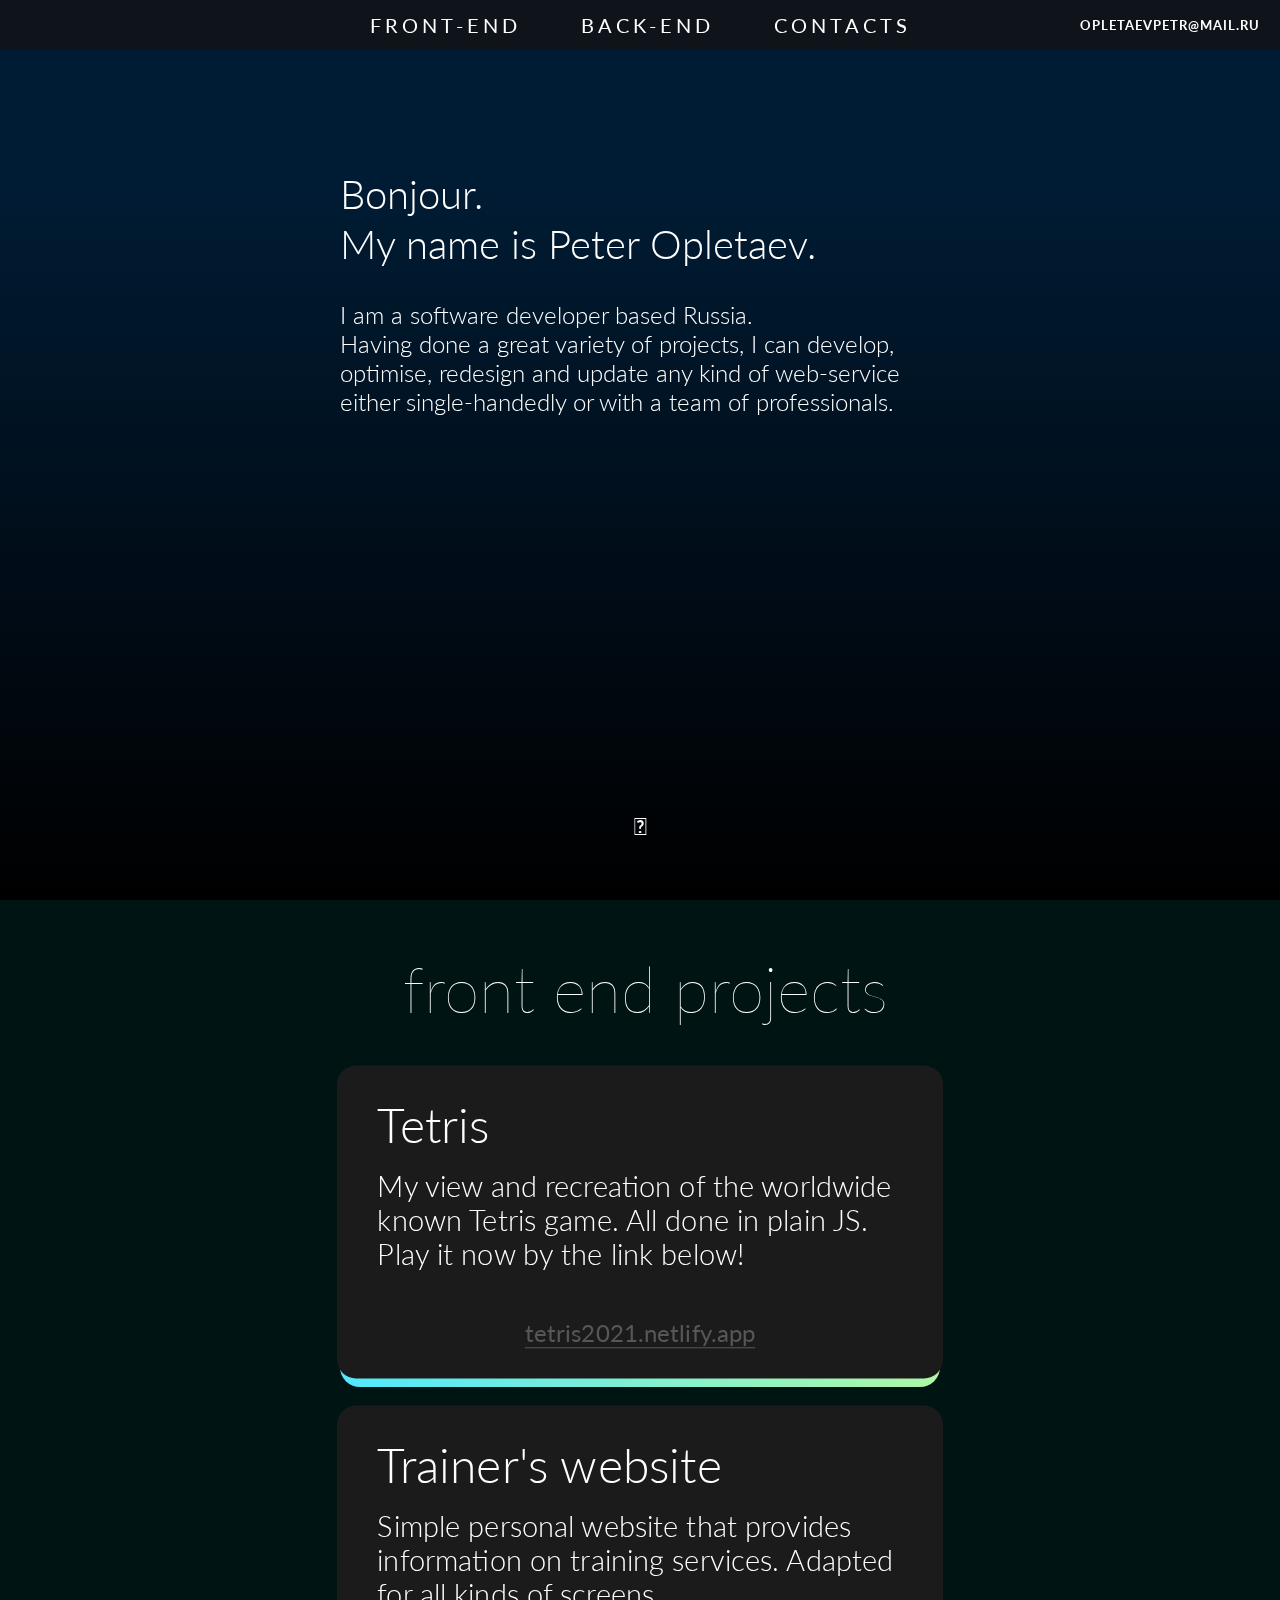
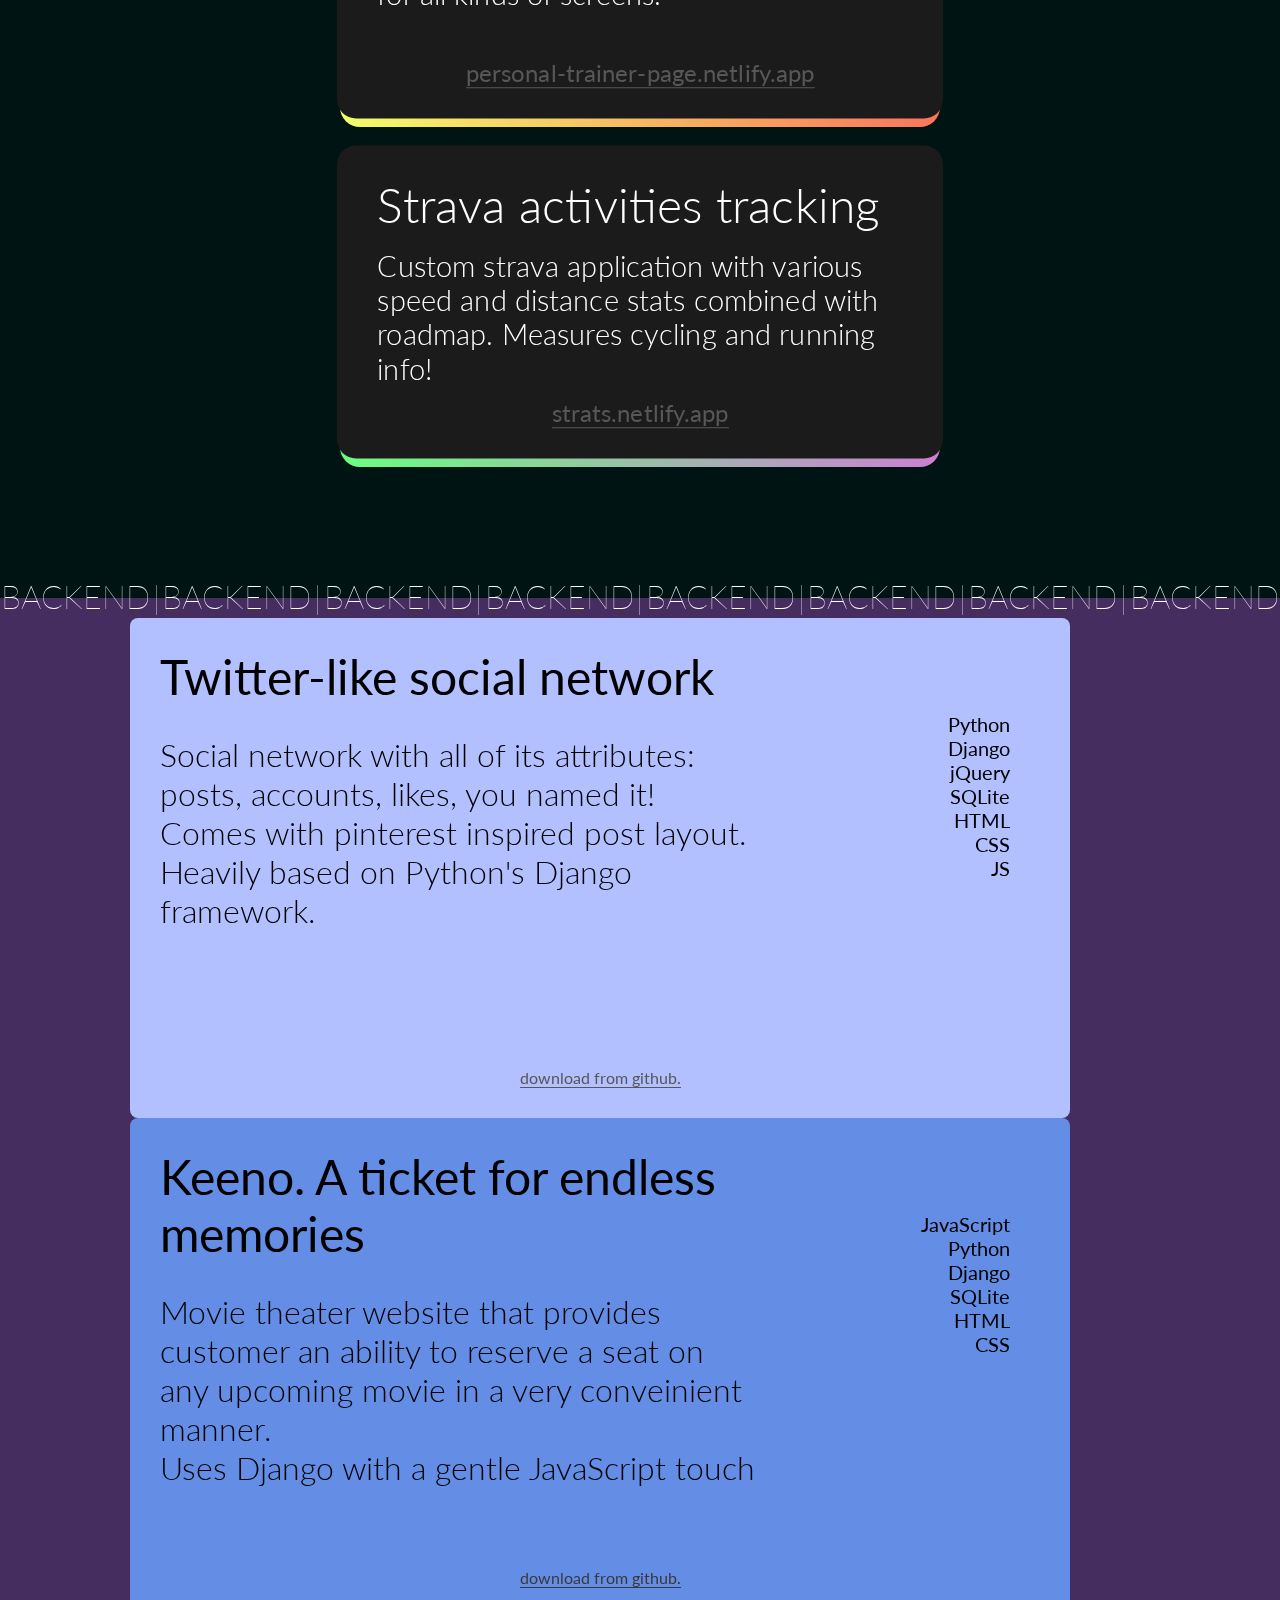
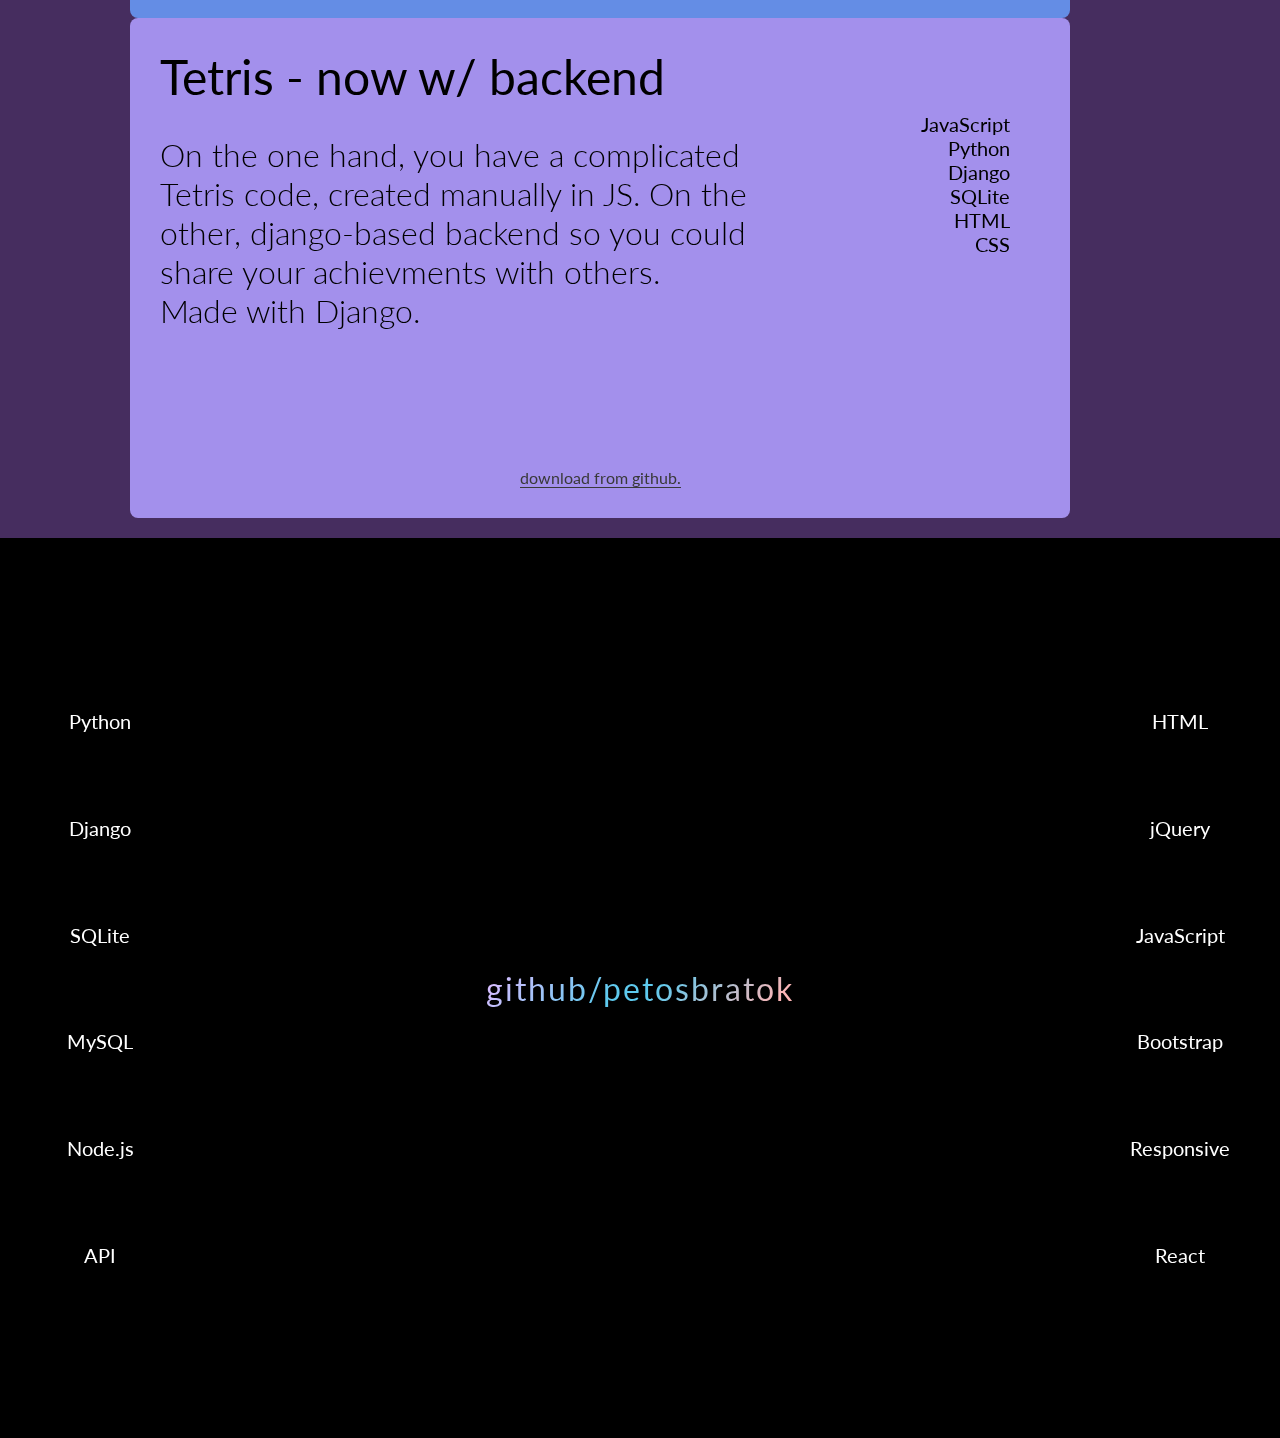
==== commit b2690a1f: "github link" ====
--- a/index.html
+++ b/index.html
@@ -10,7 +10,7 @@
     <link rel="preconnect" href="https://fonts.googleapis.com">
     <link rel="preconnect" href="https://fonts.gstatic.com" crossorigin>
     <link href="https://fonts.googleapis.com/css2?family=Lato:wght@100;300;400&display=swap" rel="stylesheet">
-    <title>Portfolio</title>
+    <title>Петр Оплетаев Full-Stack Разработчик</title>
   </head>
   <body id="top">
     <header id="header">
@@ -96,11 +96,11 @@
         <div id="border-wrap-3"class="border-wrap">
           <div id="project-3" class="project">
             <div class="main">
-              <h3>Product landing page</h3>
-              <p>Got something to be sold? This basic landing page is the way to go! For any variery of products.</p>
-            </div>
-            <div class="project-link">
-              <a id="back-end" target=”_blank” href="#">somelink</a>
+              <h3>Strava activities tracking</h3>
+              <p>Custom strava application with various speed and distance stats combined with roadmap. Measures cycling and running info!</p>
+            </div>
+            <div class="project-link">
+              <a id="back-end" target=”_blank” href="https:/strats.netlify.app">strats.netlify.app</a>
             </div>
           </div>
         </div>
@@ -133,6 +133,27 @@
             </div>
           </div>
           <div  id="cell-2" class="carousel-cell">
+            <div class="cell-content">
+              <div class="cell-left">
+                <h3 class="caption">Keeno. A ticket for endless memories</h3>
+                <p class="description">Movie theater website that provides customer an ability to reserve a seat on any upcoming movie in a very conveinient manner.<br> Uses Django with a gentle JavaScript touch</p>
+              </div>
+              <div class="cell-right">
+                <ul class="skills">
+                  <li>JavaScript</li>
+                  <li>Python</li>
+                  <li>Django</li>
+                  <li>SQLite</li>
+                  <li>HTML</li>
+                  <li>CSS</li>
+                </ul>
+            </div>
+            </div>
+            <div class="project-link">
+              <a href="#">download from github.</a>
+            </div>
+          </div>
+          <div  id="cell-4" class="carousel-cell">
             <div class="cell-content">
               <div class="cell-left">
                 <h3 class="caption">Virtual library</h3>
@@ -193,7 +214,7 @@
             </ul>
           </div>
           <div class="about-middle">
-            <a href="mailto:opletaevpetr@mail.ru" id="mail-link">opletaevpetr@mail.ru</a>
+            <a href="https://github.com/petosbratok/portfolio-website" id="mail-link">github/petosbratok</a>
           </div>
           <div class="about-right">
             <ul class="">
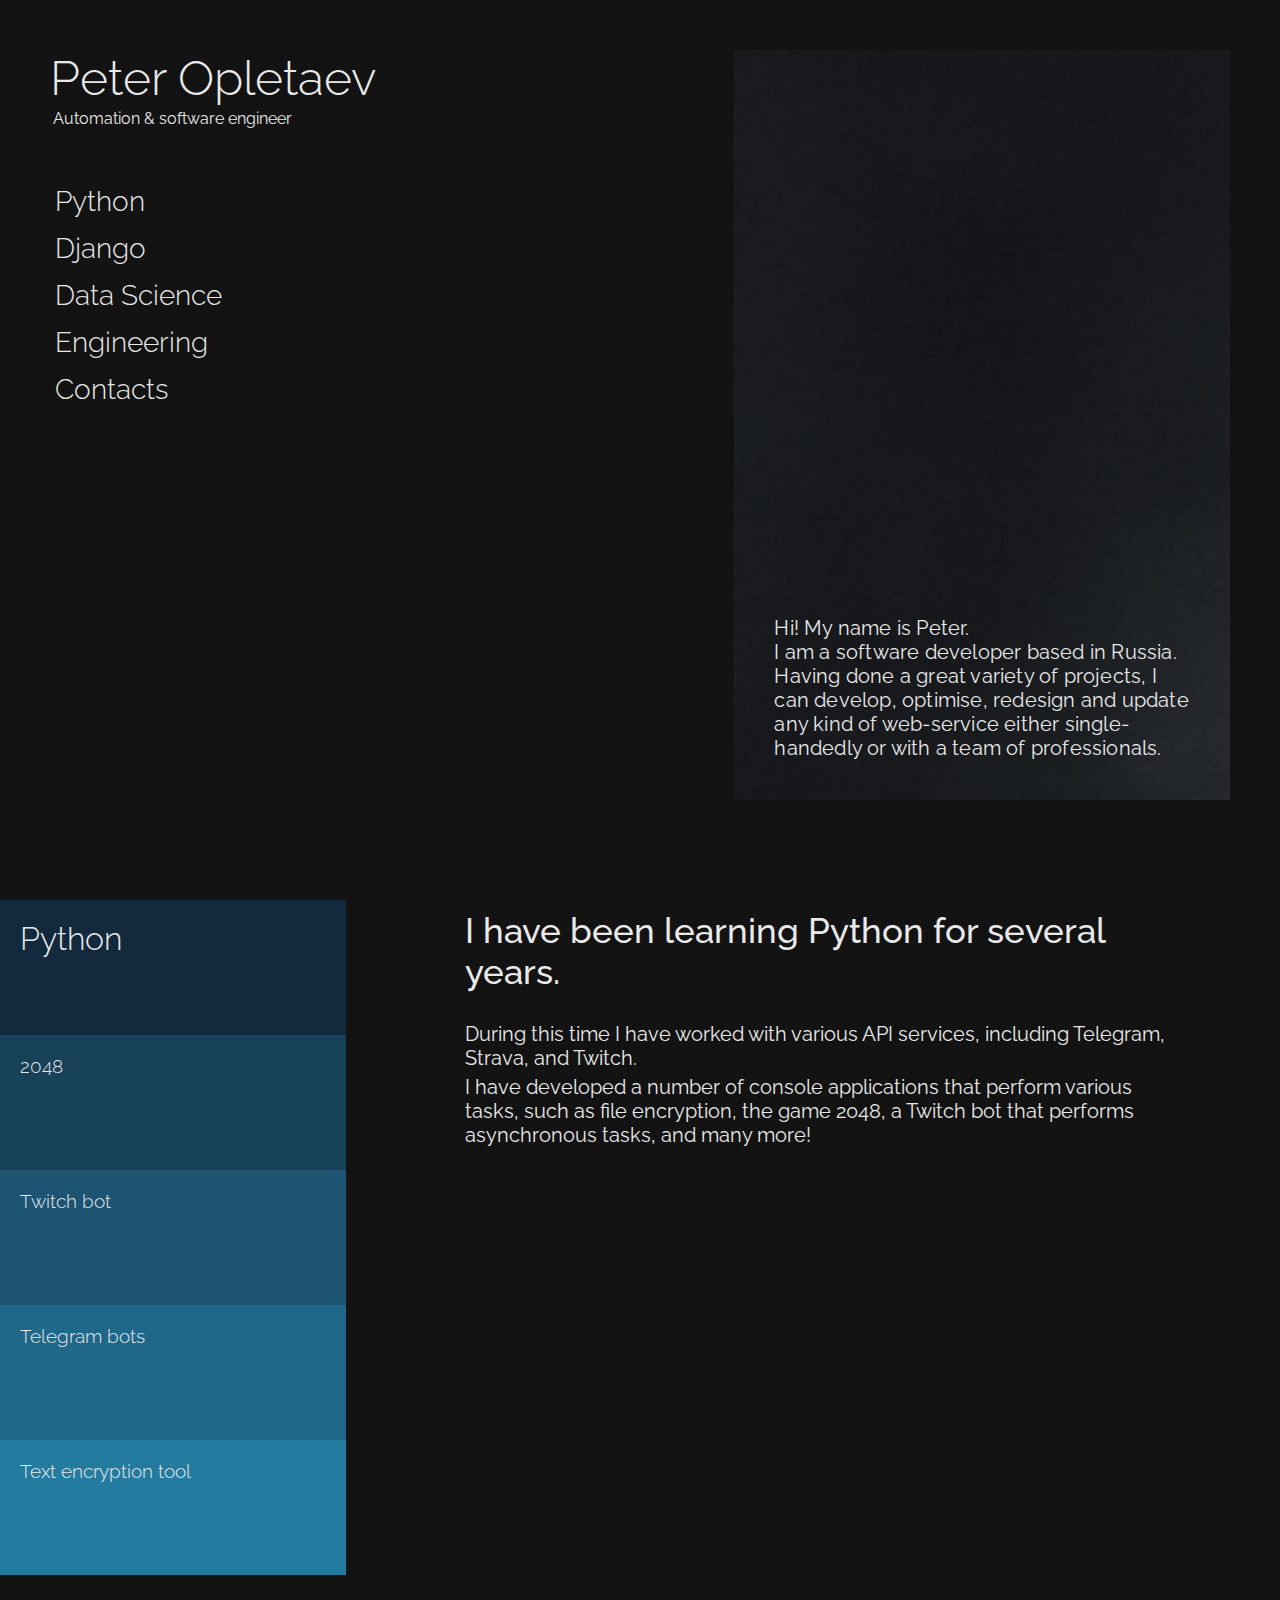
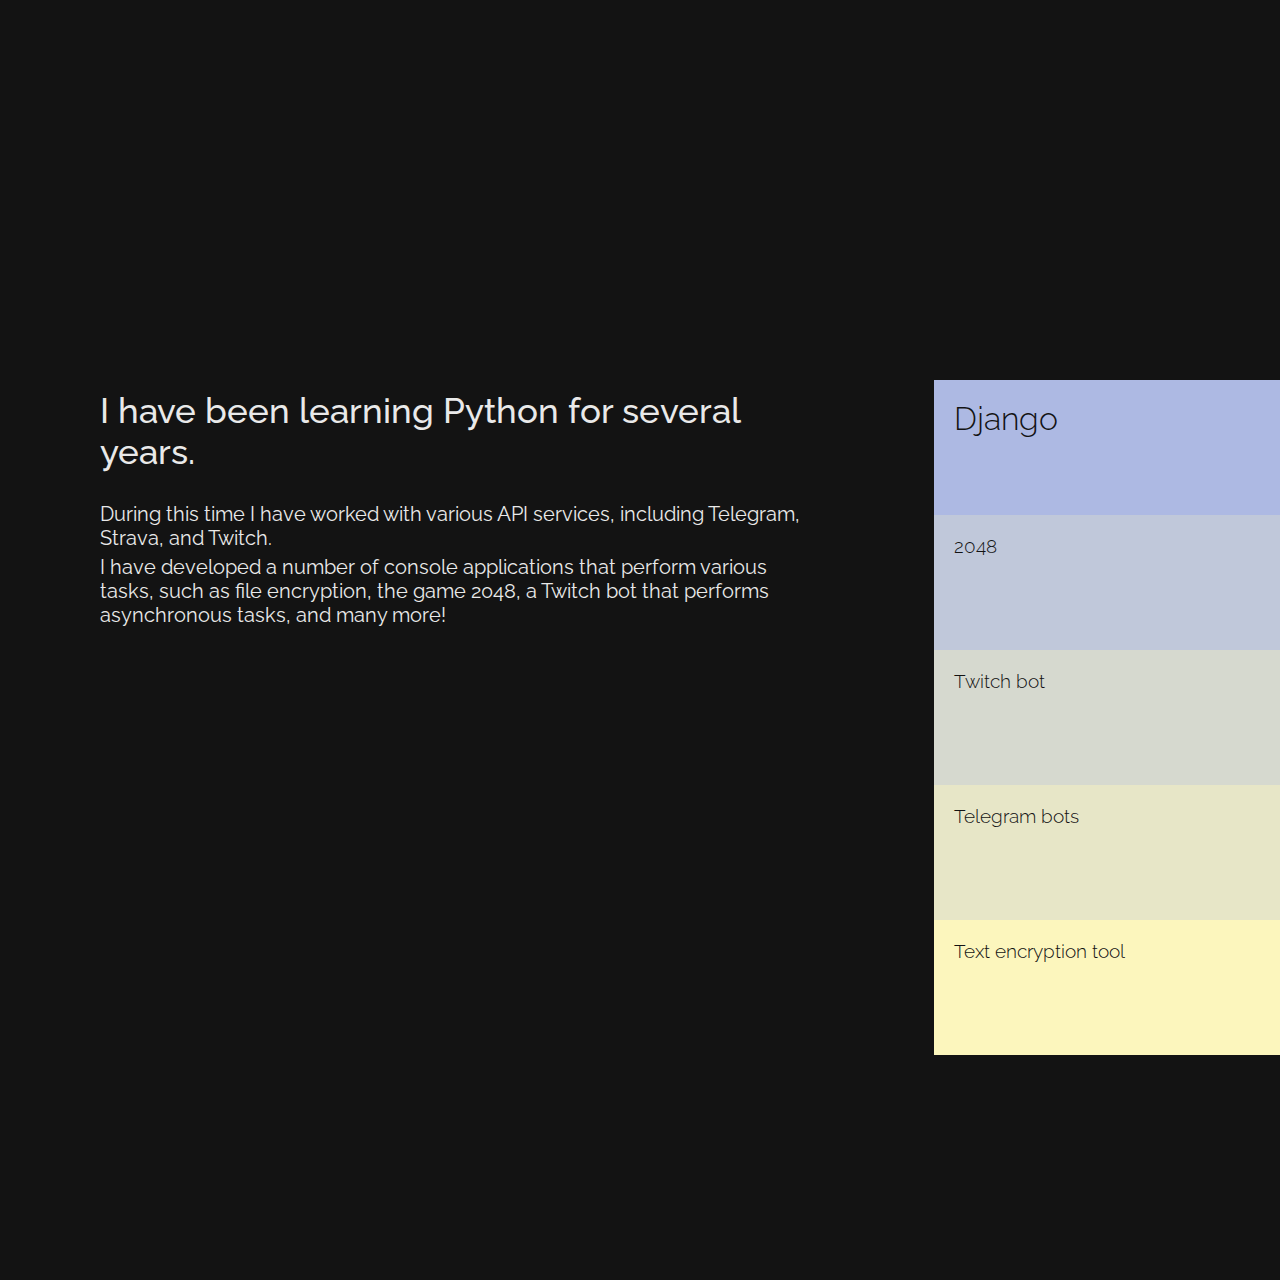
==== commit 87477460: "New portfolio website. In progress" ====
--- a/index.html
+++ b/index.html
@@ -2,244 +2,191 @@
 <html lang="en" dir="ltr">
   <head>
     <meta charset="utf-8">
-    <link rel="stylesheet" href="css/hamburgers.css">
-    <link rel="stylesheet" href="css/style.css">
-    <link rel="stylesheet" href="css/media.css">
-    <link href="https://fonts.googleapis.com/css2?family=Roboto+Condensed:ital,wght@0,300;0,400;0,700;1,300;1,400;1,700&display=swap" rel="stylesheet">
-    <link rel="stylesheet" href="https://stackpath.bootstrapcdn.com/font-awesome/4.7.0/css/font-awesome.min.css">
+    <title>Peter Opletaev software engineer</title>
+    <link rel="icon" href="pics/logo.png" type="image/icon type">
+    <link rel="stylesheet" href="style.css">
     <link rel="preconnect" href="https://fonts.googleapis.com">
     <link rel="preconnect" href="https://fonts.gstatic.com" crossorigin>
-    <link href="https://fonts.googleapis.com/css2?family=Lato:wght@100;300;400&display=swap" rel="stylesheet">
-    <title>Петр Оплетаев Full-Stack Разработчик</title>
+    <link href="https://fonts.googleapis.com/css2?family=Raleway:ital,wght@0,100;0,300;0,400;0,500;1,400;1,500&display=swap" rel="stylesheet">
   </head>
-  <body id="top">
-    <header id="header">
-        <ul class="nav-center">
-          <li><a onclick="scrollSmoothTo('front-end')">Front-end</a></li>
-          <li><a onclick="scrollSmoothTo('back-end')">Back-end</a></li>
-          <li><a onclick="scrollSmoothTo('contacts')">Contacts</a></li>
-        </ul>
-        <div class="nav-right">
-          <a target="_blank" class="header-mail-link" href="mailto:some-mail@mail.ru">opletaevpetr@mail.ru</a>
+  <body>
+    <div class="panel intro">
+      <div class="info-nav">
+        <div class="info">
+          <h2>Peter Opletaev</h2>
+          <p>Automation & software engineer</p>
         </div>
-    </header>
-    <nav>
-      <button style="display: block;" id="nav-button" class="hamburger hamburger--squeeze" type="button">
-        <span class="hamburger-box">
-          <span class="hamburger-inner"></span>
-        </span>
-      </button>
-      <div class="ul-container hidden">
-        <ul>
-          <li><a onclick="scrollNavSmoothTo('home'); hamburgerClose()" class="nav-link nav-home">HOME</a></li>
-          <li><a onclick="scrollNavSmoothTo('front-end'); hamburgerClose()" class="nav-link nav-home">FRONT-END</a></li>
-          <li><a onclick="scrollNavSmoothTo('back-end'); hamburgerClose()" class="nav-link nav-home">BACK-END</a></li>
-          <li><a onclick="scrollNavSmoothTo('contacts'); hamburgerClose()" class="nav-link nav-home">CONTACTS</a></li>
-        </ul>
-      </div>
-    </nav>
-    <div id="home" class="who">
-        <h1 id="description"></h1>
-        <h1>My name is Peter Opletaev.</h1>
-        <p>I am a software developer based Russia. <br> Having done a great variety of projects, I can develop, optimise, redesign and update any kind of web-service either single-handedly or with a team of professionals.</p>
-        <div class="skills">
-          <div id="skill-html" class="skill floating">
-            <i class="fab fa-html5"></i>
-            <!-- <img src="img/html.svg" alt=""> -->
-          </div>
-          <div id="skill-css" class="skill floating">
-            <i class="fab fa-css3-alt"></i>
-          </div>
-          <div id="skill-js" class="skill floating">
-            <i class="fab fa-js-square"></i>
-          </div>
-          <div id="skill-python" class="skill floating">
-            <i class="fab fa-python"></i>
-          </div>
-          <div id="skill-api" class="skill floating">
-            <img src="img/api.svg" alt="">
-          </div>
-          <div id="skill-sql" class="skill floating">
-            <img src="img/sql.svg" alt="">
-          </div>
-          <div id="skill-react" class="skill floating">
-            <i class="fab fa-react"></i>
-          </div>
-        </div>
-        <a onclick="scrollSmoothTo('front-end')"><i class="fas fa-chevron-down"></i></a>
-    </div>
-    <div id="front-end" class="front-end">
-      <div class="projects">
-        <h2>front <br> end <br> projects</h2>
-        <div id="border-wrap-1" class="border-wrap">
-          <div id="project-1" class="project">
-            <div class="main">
-              <h3>Tetris</h3>
-              <p>My view and recreation of the worldwide known Tetris game. All done in plain JS. Play it now by the link below!</p>
-            </div>
-            <div class="project-link">
-              <a target=”_blank” href="https://tetris2021.netlify.app">tetris2021.netlify.app</a>
-            </div>
-          </div>
-        </div>
-        <div id="border-wrap-2" class="border-wrap">
-          <div id="project-2" class="project">
-            <div class="main">
-              <h3>Trainer's website</h3>
-              <p>Simple personal website that provides information on training services. Adapted for all kinds of screens.</p>
-            </div>
-            <div class="project-link">
-              <a target=”_blank” href="https://personal-trainer-page.netlify.app">personal-trainer-page.netlify.app</a>
-            </div>
-          </div>
-        </div>
-        <div id="border-wrap-3"class="border-wrap">
-          <div id="project-3" class="project">
-            <div class="main">
-              <h3>Strava activities tracking</h3>
-              <p>Custom strava application with various speed and distance stats combined with roadmap. Measures cycling and running info!</p>
-            </div>
-            <div class="project-link">
-              <a id="back-end" target=”_blank” href="https:/strats.netlify.app">strats.netlify.app</a>
-            </div>
-          </div>
+        <div class="nav-container">
+          <ul>
+            <li><a class="nav-link" onclick="scrollSmoothTo('python-panel')">Python</a></li>
+            <li><a class="nav-link" onclick="scrollSmoothTo('django-panel')">Django</a></li>
+            <li><a class="nav-link" href="#">Data Science</a></li>
+            <li><a class="nav-link" href="#">Engineering</a></li>
+            <li><a class="nav-link" href="#">Contacts</a></li>
+          </ul>
         </div>
       </div>
-      <h3 class="back-end-h3"><span >backend</span><span>|</span> <span>backend</span><span>|</span> <span>backend</span><span>|</span><span>backend</span><span>|</span> <span>backend</span><span>|</span><span>backend</span><span>|</span><span>backend</span><span>|</span><span>backend</span></h3>
-    </div>
-    <div class="back-end">
-        <div class="carousel js-flickity"
-          data-flickity-options='{"wrapAround": false,"contain": true, "prevNextButtons": false,"pageDots": false}'>
-          <div  id="cell-1" class="carousel-cell">
-            <div class="cell-content">
-              <div class="cell-left">
-                <h3 class="caption">Twitter-like social network</h3>
-                <p class="description">Social network with all of its attributes: posts, accounts, likes, you named it! Comes with pinterest inspired post layout. <br>Heavily based on Python's Django framework.</p>
-              </div>
-              <div class="cell-right">
-                <ul class="skills">
-                  <li>Python</li>
-                  <li>Django</li>
-                  <li>jQuery</li>
-                  <li>SQLite</li>
-                  <li>HTML</li>
-                  <li>CSS</li>
-                  <li>JS</li>
-                </ul>
-            </div>
-            </div>
-            <div class="project-link">
-              <a href="#">download from github.</a>
-            </div>
-          </div>
-          <div  id="cell-2" class="carousel-cell">
-            <div class="cell-content">
-              <div class="cell-left">
-                <h3 class="caption">Keeno. A ticket for endless memories</h3>
-                <p class="description">Movie theater website that provides customer an ability to reserve a seat on any upcoming movie in a very conveinient manner.<br> Uses Django with a gentle JavaScript touch</p>
-              </div>
-              <div class="cell-right">
-                <ul class="skills">
-                  <li>JavaScript</li>
-                  <li>Python</li>
-                  <li>Django</li>
-                  <li>SQLite</li>
-                  <li>HTML</li>
-                  <li>CSS</li>
-                </ul>
-            </div>
-            </div>
-            <div class="project-link">
-              <a href="#">download from github.</a>
-            </div>
-          </div>
-          <div  id="cell-4" class="carousel-cell">
-            <div class="cell-content">
-              <div class="cell-left">
-                <h3 class="caption">Virtual library</h3>
-                <p class="description">Ultimate bookstore/library simulator. Take, read, return a book - all in one place! But first, create an account and get a bookpass. <br> Uses node.js and react.</p>
-              </div>
-              <div class="cell-right">
-                <ul class="skills">
-                  <li>Node.js</li>
-                  <li>MySQL</li>
-                  <li>HTML</li>
-                  <li>React</li>
-                  <li>CSS</li>
-                  <li>JS</li>
-                </ul>
-            </div>
-            </div>
-            <div class="project-link">
-              <a href="#">download from github.</a>
-            </div>
-          </div>
-          <div  id="cell-3" class="carousel-cell">
-            <div class="cell-content">
-              <div class="cell-left">
-                <h3 class="caption">Tetris - now w/ backend</h3>
-                <p class="description">On the one hand, you have a complicated Tetris code, created manually in JS. On the other, django-based backend so you could share your achievments with others. <br>Made with Django.</p>
-              </div>
-              <div class="cell-right">
-                <ul class="skills">
-                  <li>JavaScript</li>
-                  <li>Python</li>
-                  <li>Django</li>
-                  <li>SQLite</li>
-                  <li>HTML</li>
-                  <li>CSS</li>
-                </ul>
-            </div>
-            </div>
-            <div class="project-link">
-              <a href="#">download from github.</a>
-            </div>
-          </div>
-          <div  id="cell-4" class="carousel-cell"></div>
-          <!-- <div  id="cell-5" class="carousel-cell"></div> -->
-        </div>
-    </div>
-    <div class="circle-animation"></div>
-    <div id="contacts" class="about">
-      <div class="">
-        <div class="about-inner">
-          <div class="about-left">
-            <ul class="">
-              <li>Python</li>
-              <li>Django</li>
-              <li>SQLite</li>
-              <li>MySQL</li>
-              <li>Node.js</li>
-              <li>API</li>
-            </ul>
-          </div>
-          <div class="about-middle">
-            <a href="https://github.com/petosbratok/portfolio-website" id="mail-link">github/petosbratok</a>
-          </div>
-          <div class="about-right">
-            <ul class="">
-              <li>HTML</li>
-              <li>jQuery</li>
-              <li>JavaScript</li>
-              <li>Bootstrap</li>
-              <li>Responsive</li>
-              <li>React</li>
-            </ul>
-          </div>
+      <div class="description">
+        <div class="text">
+          <p>Hi! My name is Peter.</p>
+          <p>I am a software developer based in Russia. Having done a great variety of projects, I can develop, optimise, redesign and update any kind of web-service either single-handedly or with a team of professionals.</p>
         </div>
       </div>
     </div>
-    <footer>
-      <a onclick="scrollSmoothTo('top')" class="btn-circle">
-        <div id="btn-circle"><i class="fas fa-arrow-up"></i></div>
-        <!-- <span class="sign-letter">Petosbratok</span> -->
-      </a>
-    </footer>
+    <div id ="python-panel" class="panel python">
+      <div class="projects">
+        <h3 class="project-title panel-title" id="title-0">Python</h3>
+        <h3 class="project-title" id="title-1">2048</h3>
+        <h3 class="project-title" id="title-2">Twitch bot</h3>
+        <h3 class="project-title" id="title-3">Telegram bots</h3>
+        <h3 class="project-title" id="title-4">Text encryption tool</h3>
+      </div>
+      <div class="">
+        <div class="topic-description" id="topic-0">
+          <div class="">
+            <p class="main">I have been learning Python for several years.</p>
+            <p>During this time I have worked with various API services, including Telegram, Strava, and Twitch.</p>
+            <p>I have developed a number of console applications that perform various tasks, such as file encryption, the game 2048, a Twitch bot that performs asynchronous tasks, and many more!</p>
+          </div>
+        </div>
+        <div class="topic-description" id="topic-1" style="opacity: 0;">
+          <div class="">
+            <p class="main">Classic 2048 game written in plain Python 3.7 with command-line interface. </p>
+            <p>All of the game's rules are implemented. Player controlls the game by pressing WASD</p>
+            <p>Grid size can be modified.</p>
+          </div>
+          <div class="skills">
+            <span>Dynamic programming</span>
+            <span>Matrix operations</span>
+            <span>OOP</span>
+          </div>
+          <a class="topic-link" href="https://github.com/petosbratok/python-projects/tree/master/2048">Download on GitHub</a>
+        </div>
+        <div class="topic-description" id="topic-2" style="opacity: 0;">
+          <div class="">
+            <p class="main">Twitch bot that lets your twitch chat control your keyboard while streaming.</p>
+            <p>Uses API provided by twitch. Program gets a continious stream of data by using Socket library and multiple threads to be able to receive data and run commands simultaneously.</p>
+          </div>
+          <div class="skills">
+            <span>API</span>
+            <span>Socket</span>
+            <span>Threading</span>
+          </div>
+          <a class="topic-link" href="https://github.com/petosbratok/python-projects/tree/master/Twitch%20API">Download on GitHub</a>
+        </div>
+        <div class="topic-description" id="topic-3" style="opacity: 0;">
+          <div class="">
+            <p class="main">I've done multiple telegram bots with different purposes.</p>
+            <p>One of the is used for syncing Telegram and VK posts of a certain group.</p>
+            <p>Another one can create payment sessions by user's request then process and verify QIWI transactions while storing all the info in a DB.</p>
+          </div>
+          <div class="skills">
+            <span>API</span>
+            <span>Payments</span>
+            <span>Aiogram</span>
+            <span>Telebot</span>
+            <span>SQL</span>
+          </div>
+          <a class="topic-link" href="https://github.com/petosbratok/testtask03">Download on GitHub</a>
+        </div>
+        <div class="topic-description" id="topic-4" style="opacity: 0;">
+          <div class="">
+            <p class="main">Text encryption tool</p>
+            <p>This program with command-line interface uses Caesar cipther to encrypt and decrypt .txt files.</p>
+          </div>
+          <div class="skills">
+            <span>Encryption</span>
+            <span>Data processing</span>
+            <span>Dymanic programming</span>
+          </div>
+          <a class="topic-link" href="https://github.com/petosbratok/python-projects/tree/master/Crypto">Download on GitHub</a>
+        </div>
+      </div>
+    </div>
+    <div id="django-panel" class="panel django">
+      <div class="projects">
+        <h3 class="project-title project-title-reversed panel-title" id="title-0">Django</h3>
+        <h3 class="project-title project-title-reversed" id="title-1">2048</h3>
+        <h3 class="project-title project-title-reversed" id="title-2">Twitch bot</h3>
+        <h3 class="project-title project-title-reversed" id="title-3">Telegram bots</h3>
+        <h3 class="project-title project-title-reversed" id="title-4">Text encryption tool</h3>
+      </div>
+      <div class="">
+        <div class="topic-description topic-info-reversed" id="topic-0">
+          <div class="">
+            <p class="main">I have been learning Python for several years.</p>
+            <p>During this time I have worked with various API services, including Telegram, Strava, and Twitch.</p>
+            <p>I have developed a number of console applications that perform various tasks, such as file encryption, the game 2048, a Twitch bot that performs asynchronous tasks, and many more!</p>
+          </div>
+        </div>
+        <div class="topic-description topic-info-reversed" id="topic-1" style="opacity: 0;">
+          <div class="">
+            <p class="main">Classic 2048 game written in plain Python 3.7 with command-line interface. </p>
+            <p>All of the game's rules are implemented. Player controlls the game by pressing WASD</p>
+            <p>Grid size can be modified.</p>
+          </div>
+          <div class="skills">
+            <span>Dynamic programming</span>
+            <span>Matrix operations</span>
+            <span>OOP</span>
+          </div>
+          <a class="topic-link" href="https://github.com/petosbratok/python-projects/tree/master/2048">Download on GitHub</a>
+        </div>
+        <div class="topic-description topic-info-reversed" id="topic-2" style="opacity: 0;">
+          <div class="">
+            <p class="main">Twitch bot that lets your twitch chat control your keyboard while streaming.</p>
+            <p>Uses API provided by twitch. Program gets a continious stream of data by using Socket library and multiple threads to be able to receive data and run commands simultaneously.</p>
+          </div>
+          <div class="skills">
+            <span>API</span>
+            <span>Socket</span>
+            <span>Threading</span>
+          </div>
+          <a class="topic-link" href="https://github.com/petosbratok/python-projects/tree/master/Twitch%20API">Download on GitHub</a>
+        </div>
+        <div class="topic-description topic-info-reversed" id="topic-3" style="opacity: 0;">
+          <div class="">
+            <p class="main">I've done multiple telegram bots with different purposes.</p>
+            <p>One of the is used for syncing Telegram and VK posts of a certain group.</p>
+            <p>Another one can create payment sessions by user's request then process and verify QIWI transactions while storing all the info in a DB.</p>
+          </div>
+          <div class="skills">
+            <span>API</span>
+            <span>Payments</span>
+            <span>Aiogram</span>
+            <span>Telebot</span>
+            <span>SQL</span>
+          </div>
+          <a class="topic-link" href="https://github.com/petosbratok/testtask03">Download on GitHub</a>
+        </div>
+        <div class="topic-description topic-info-reversed" id="topic-4" style="opacity: 0;">
+          <div class="">
+            <p class="main">Text encryption tool</p>
+            <p>This program with command-line interface uses Caesar cipther to encrypt and decrypt .txt files.</p>
+          </div>
+          <div class="skills">
+            <span>Encryption</span>
+            <span>Data processing</span>
+            <span>Dymanic programming</span>
+          </div>
+          <a class="topic-link" href="https://github.com/petosbratok/python-projects/tree/master/Crypto">Download on GitHub</a>
+        </div>
+      </div>
+    </div>
+    <!-- <div class="panel django">
+      <h2>Django</h2>
+    </div>
+    <div class="panel data-science">
+      <h2>Data Science</h2>
+    </div>
+    <div class="panel engineering">
+      <h2>Engineering</h2>
+    </div>
+    <div class="panel contacts">
+      <h2>Contacts</h2>
+    </div> -->
+
   </body>
-  <script></script>
-  <script src="https://ajax.googleapis.com/ajax/libs/jquery/2.1.1/jquery.min.js"></script>
-  <script src="js/main-script.js"></script>
-  <script src="https://unpkg.com/flickity@2/dist/flickity.pkgd.min.js"></script>
-  <script src="https://kit.fontawesome.com/97be8968f0.js" crossorigin="anonymous"></script>
-  <script src="https://ajax.googleapis.com/ajax/libs/jquery/3.5.1/jquery.min.js"></script>
+  <script src="https://code.jquery.com/jquery-3.6.1.slim.js" integrity="sha256-tXm+sa1uzsbFnbXt8GJqsgi2Tw+m4BLGDof6eUPjbtk=" crossorigin="anonymous"></script>
+  <script type="text/javascript" src="script.js"></script>
 </html>
--- a/style.css
+++ b/style.css
@@ -0,0 +1,217 @@
+*{
+  margin: 0;
+  padding: 0;
+  color: var(--light-grey);
+  font-family: 'Raleway', sans-serif;
+  box-sizing: border-box;
+}
+a{
+  text-decoration: none;
+}
+:root {
+  --dark-grey: #131313;
+  --light-grey: #E9E9E9;
+  --medium-grey: #353535;
+}
+
+body{
+  background: var(--dark-grey);
+  transition-duration: 0.3s;
+}
+
+.panel{
+  display: flex;
+  flex-direction: row;
+  height: 100vh;
+  width: 100%;
+}
+
+.h2{
+  font-weight: 400;
+}
+.info h2{
+  font-weight: 300;
+  font-size: 3em;
+}
+.info p{
+  margin-top: 3px;
+  padding-left: 2.5px;
+}
+.intro{
+  padding: 50px;
+  display: flex;
+  flex-direction: row;
+  justify-content: space-between;
+}
+.info-nav .description{
+  width: 100%;
+}
+
+.nav-container{
+  margin-top: 50px;
+}
+
+.nav-container li{
+  position: relative;
+  right: 5px;
+  padding: 7px 0;
+  padding-left: 10px;
+  font-weight: 300;
+  list-style: none;
+  font-size: 1.75em;
+}
+
+.nav-link:after {
+  position: absolute;
+  content: '';
+  height: 2px;
+  bottom: -4px;
+  width: 50%;
+  left: 0;
+  right: 0;
+  background: rgba(0, 0, 0, 0);
+
+  /* optional animation */
+  -o-transition:.5s;
+  -ms-transition:.5s;
+  -moz-transition:.5s;
+  -webkit-transition:.5s;
+  transition:.5s;
+}
+
+.nav-link:hover:after {
+  width: 70%;
+  background: var(--light-grey);
+}
+
+.description{
+  display: flex;
+  align-items: flex-end;
+  margin-bottom: 50px;
+  background: url('pics/dark-bg.jpg');
+  width: 42%;
+  font-weight: 400;
+  font-size: 1.25em;
+  letter-spacing: 0.2px;
+}
+.description .text{
+  padding: 40px;
+  /* background: var(--light-grey); */
+}
+.description p{
+  /* color: var(--dark-grey) !important */
+}
+.panel-title{
+  font-size: 2em;
+}
+.python #title-0{
+  background: #13293D;
+}
+.python #title-1{
+  background: #18415a;
+}
+.python #title-2{
+  background: #1c5471;
+}
+.python #title-3{
+  background: #206889;
+}
+.python #title-4{
+  background: #247ba0;
+}
+.topcs{
+  height: 100%;
+}
+.topic-description{
+  height: 70vh;
+  display: flex;
+  flex-direction: column;
+  justify-content: space-between;
+  align-content: center;
+  position: absolute;
+  padding: 10px 100px;
+  font-size: 1.25em;
+  transition-duration: 0.3s;
+}
+.topic-description p{
+  margin-bottom: 5px;
+}
+.topic-link{
+  text-align: center;
+  margin-bottom: 20px;
+  text-decoration: underline;
+  color: #B0B0B0;
+}
+.python{
+  /* height: 70vh !important; */
+}
+#python-panel{
+  scroll-margin-top: 50px;
+}
+#django-panel{
+  scroll-margin-top: 50px;
+}
+.project-title{
+  height: 15%;
+  width: 27vw;
+  padding: 20px;
+  margin-right: 1.5vw;
+  padding-right: 2vw;
+  font-weight: 300;
+  transition-duration: 0.3s;
+}
+.project-title:hover{
+  width: 28.5vw;
+  margin-right: 0vw;
+}
+.skills{
+  display: flex;
+  justify-content: center;
+}
+.topic-description .skills span{
+  padding: 10px 15px;
+  border-radius: 15px;
+  margin: 5px;
+  color: white;
+  background: #345995;
+}
+.topic-description .main{
+  font-weight: 500;
+  font-size: 1.75em;
+  margin-bottom: 30px;
+}
+.django{
+  /* height: 70vh !important; */
+  margin-top: 20vh;
+  flex-direction: row-reverse;
+}
+.django .project-title{
+  color: var(--dark-grey);
+}
+.django #title-0{
+  background: #adb9e3;
+}
+.django #title-1{
+  background: #c0c8da;
+}
+.django #title-2{
+  background: #d6d9cf;
+}
+.django #title-3{
+  background: #e7e6c7;
+}
+.django #title-4{
+  background: #FCF6BD;
+}
+.topic-info-reversed{
+  left: 0;
+  width: 71.5vw;
+}
+.project-title-reversed{
+  margin-left: 1.5vw;
+  margin-right: 0;
+}
+.project-title-reversed:hover{
+  margin-right: 0vw;
+  margin-left: 0;
+}
